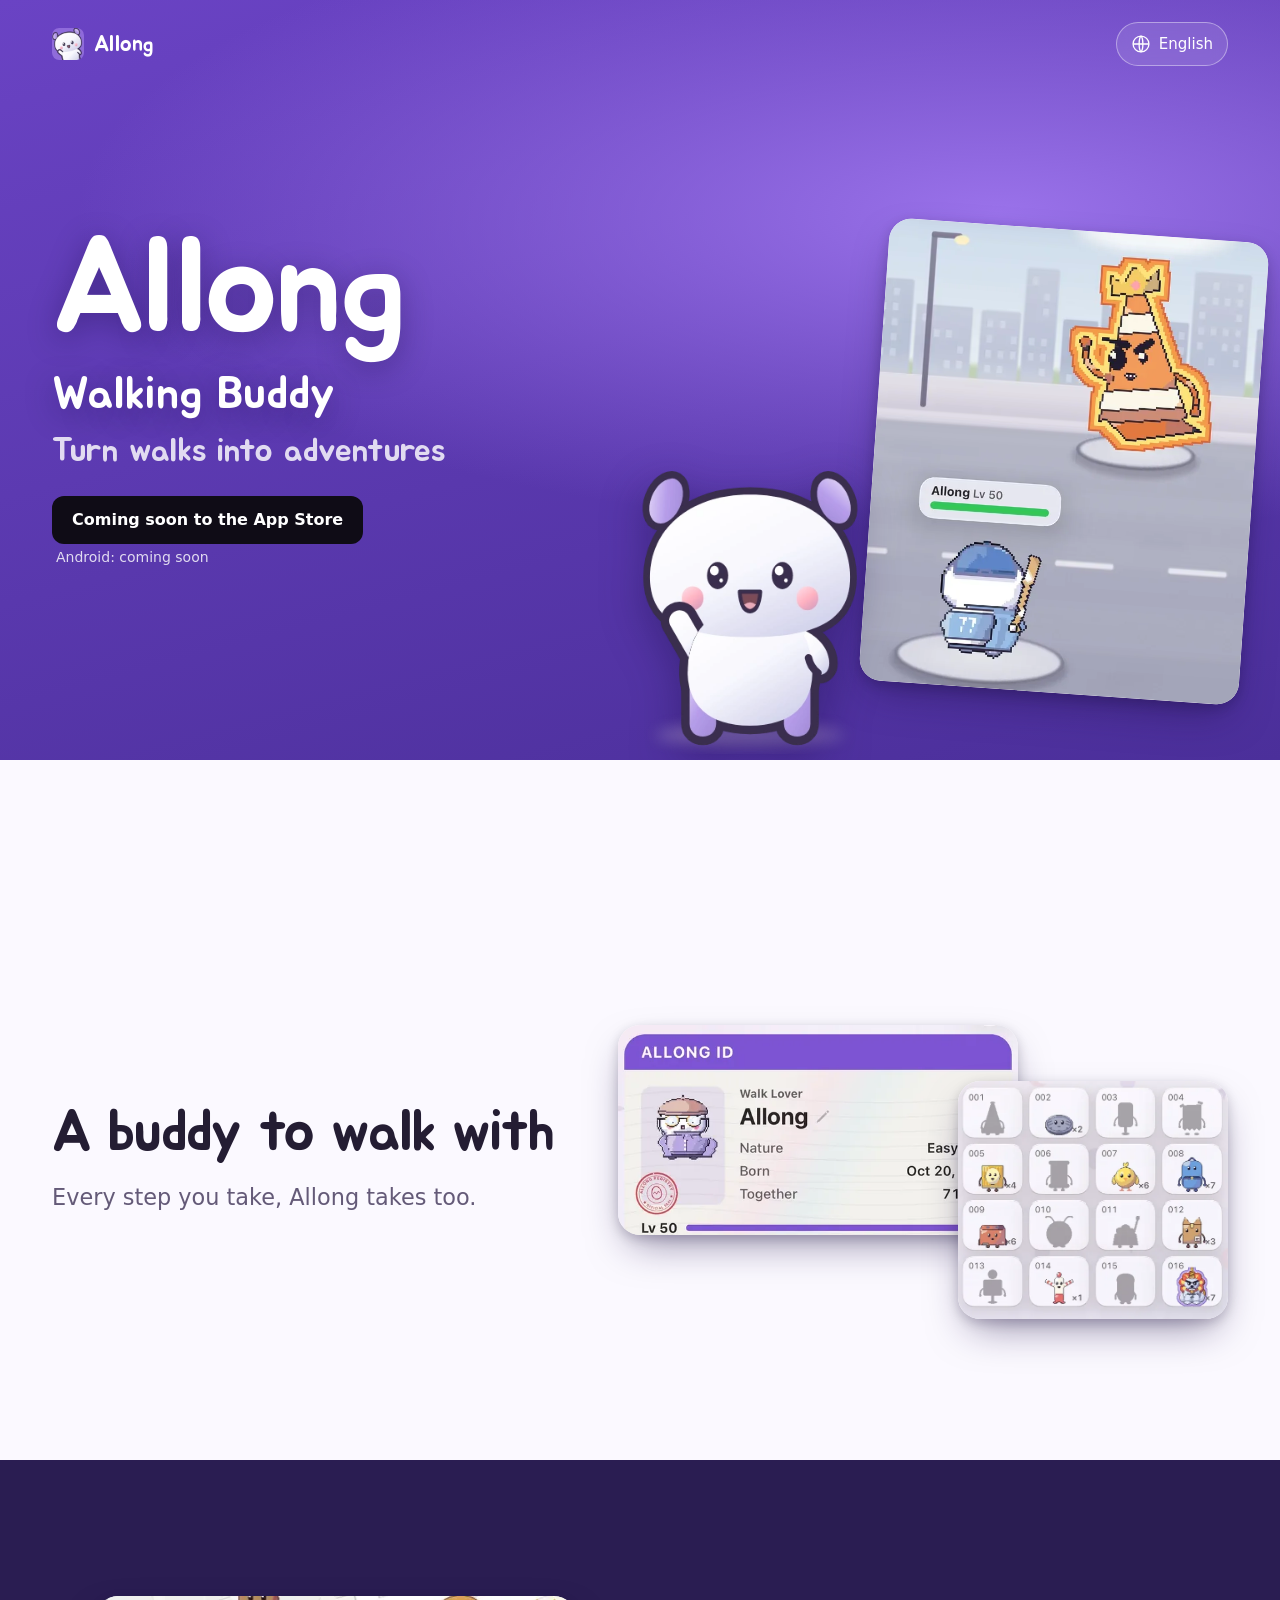
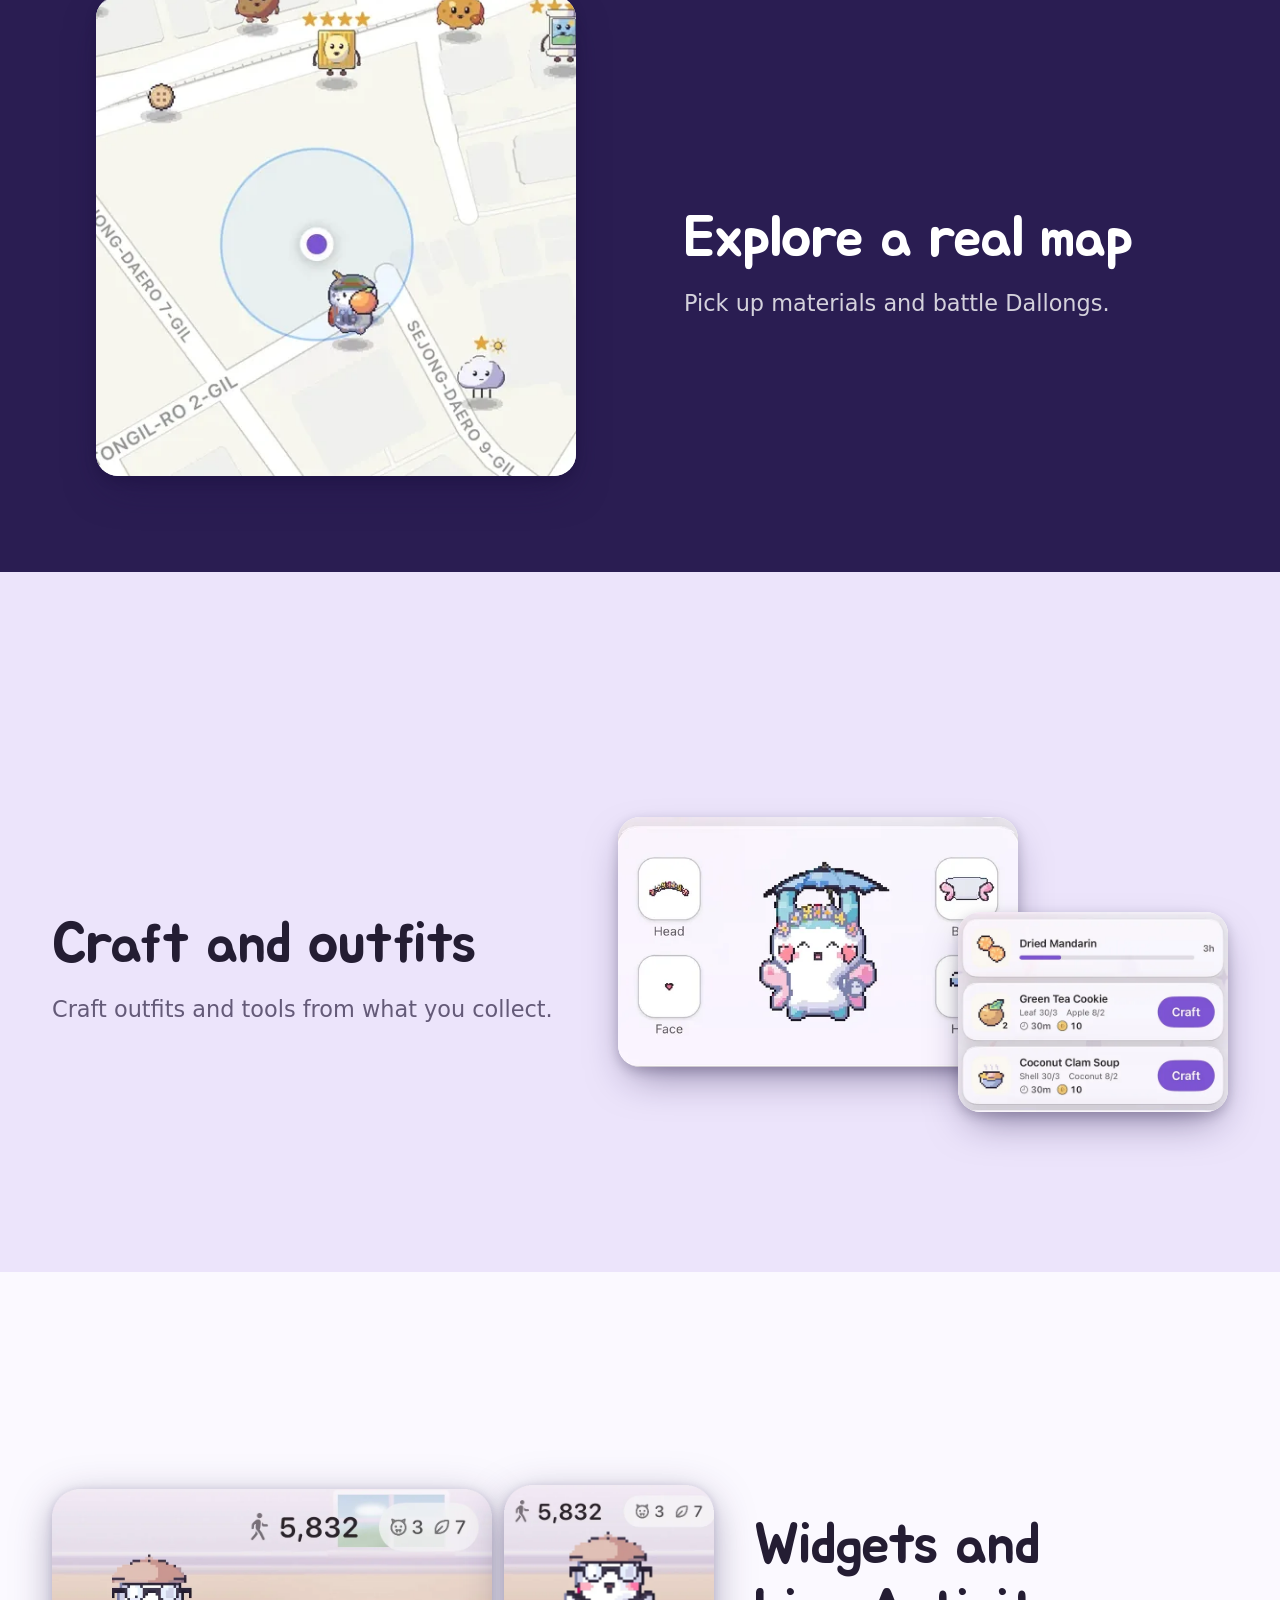
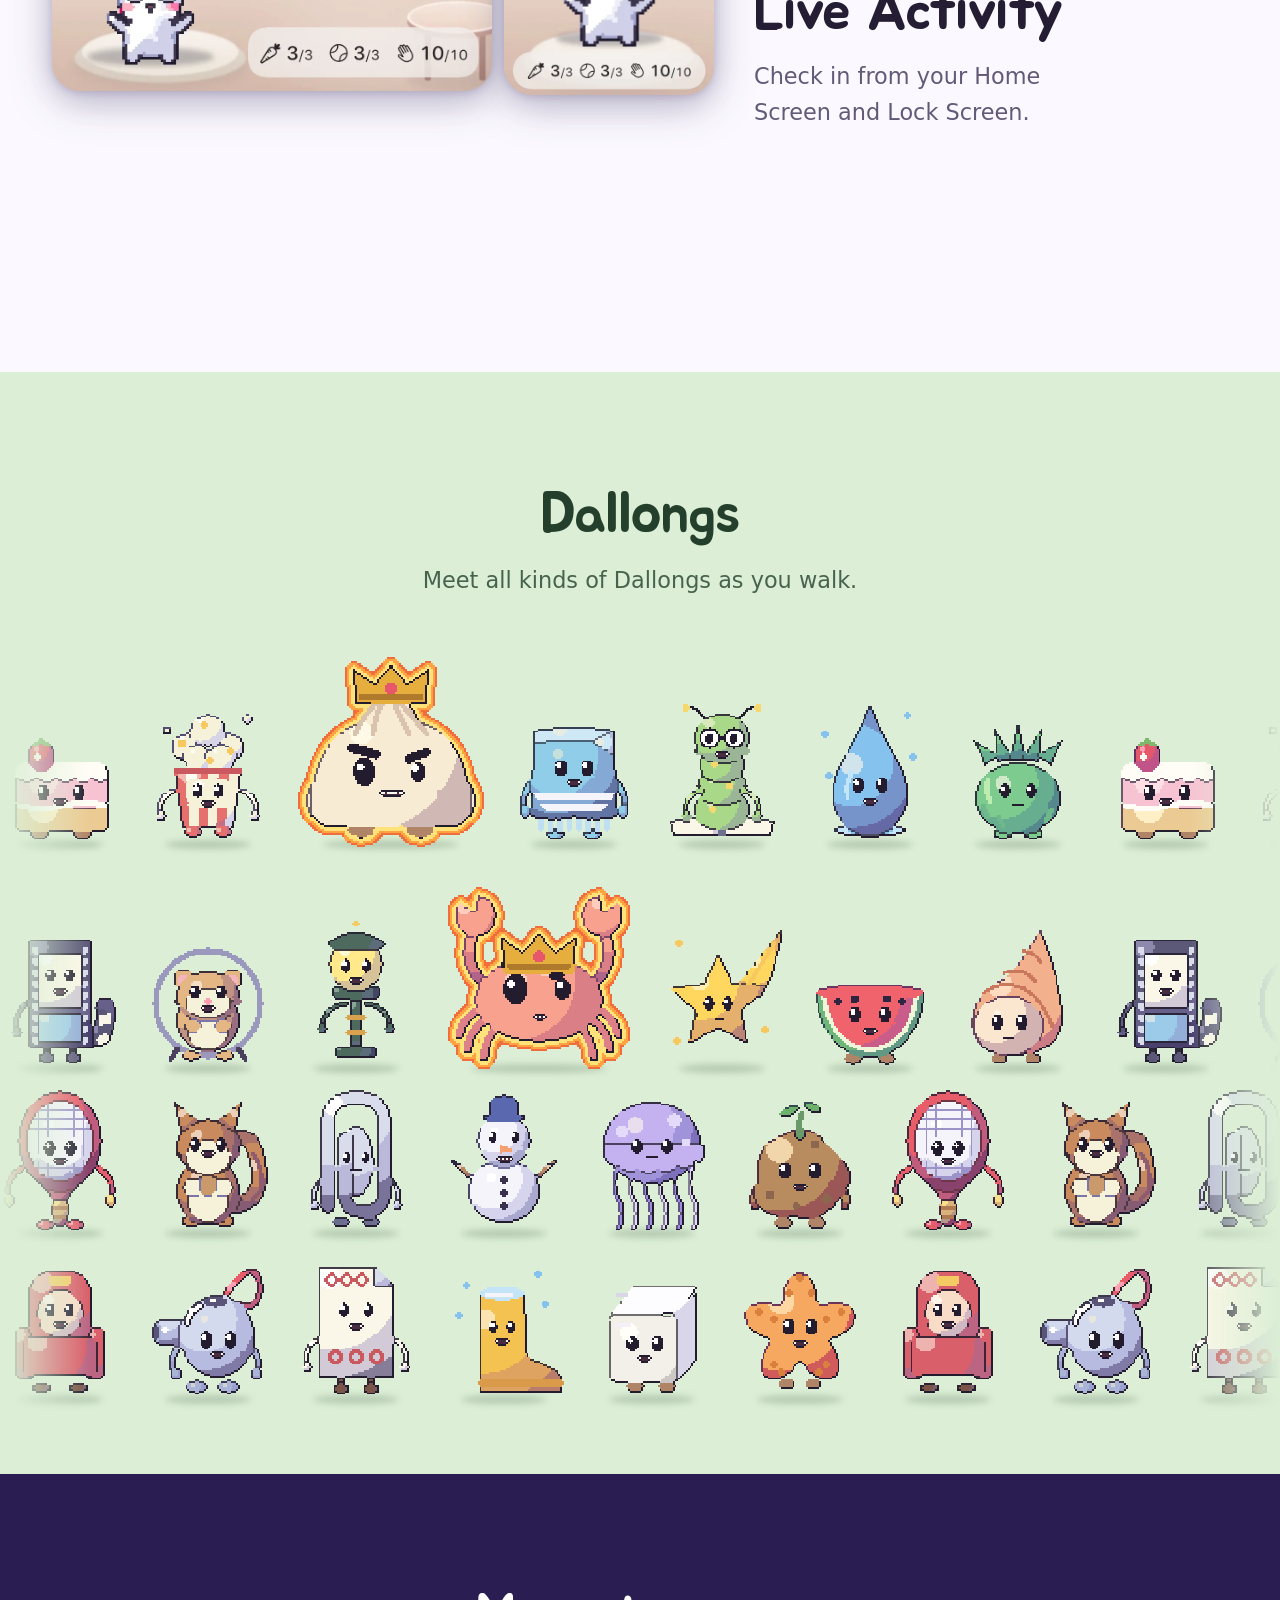
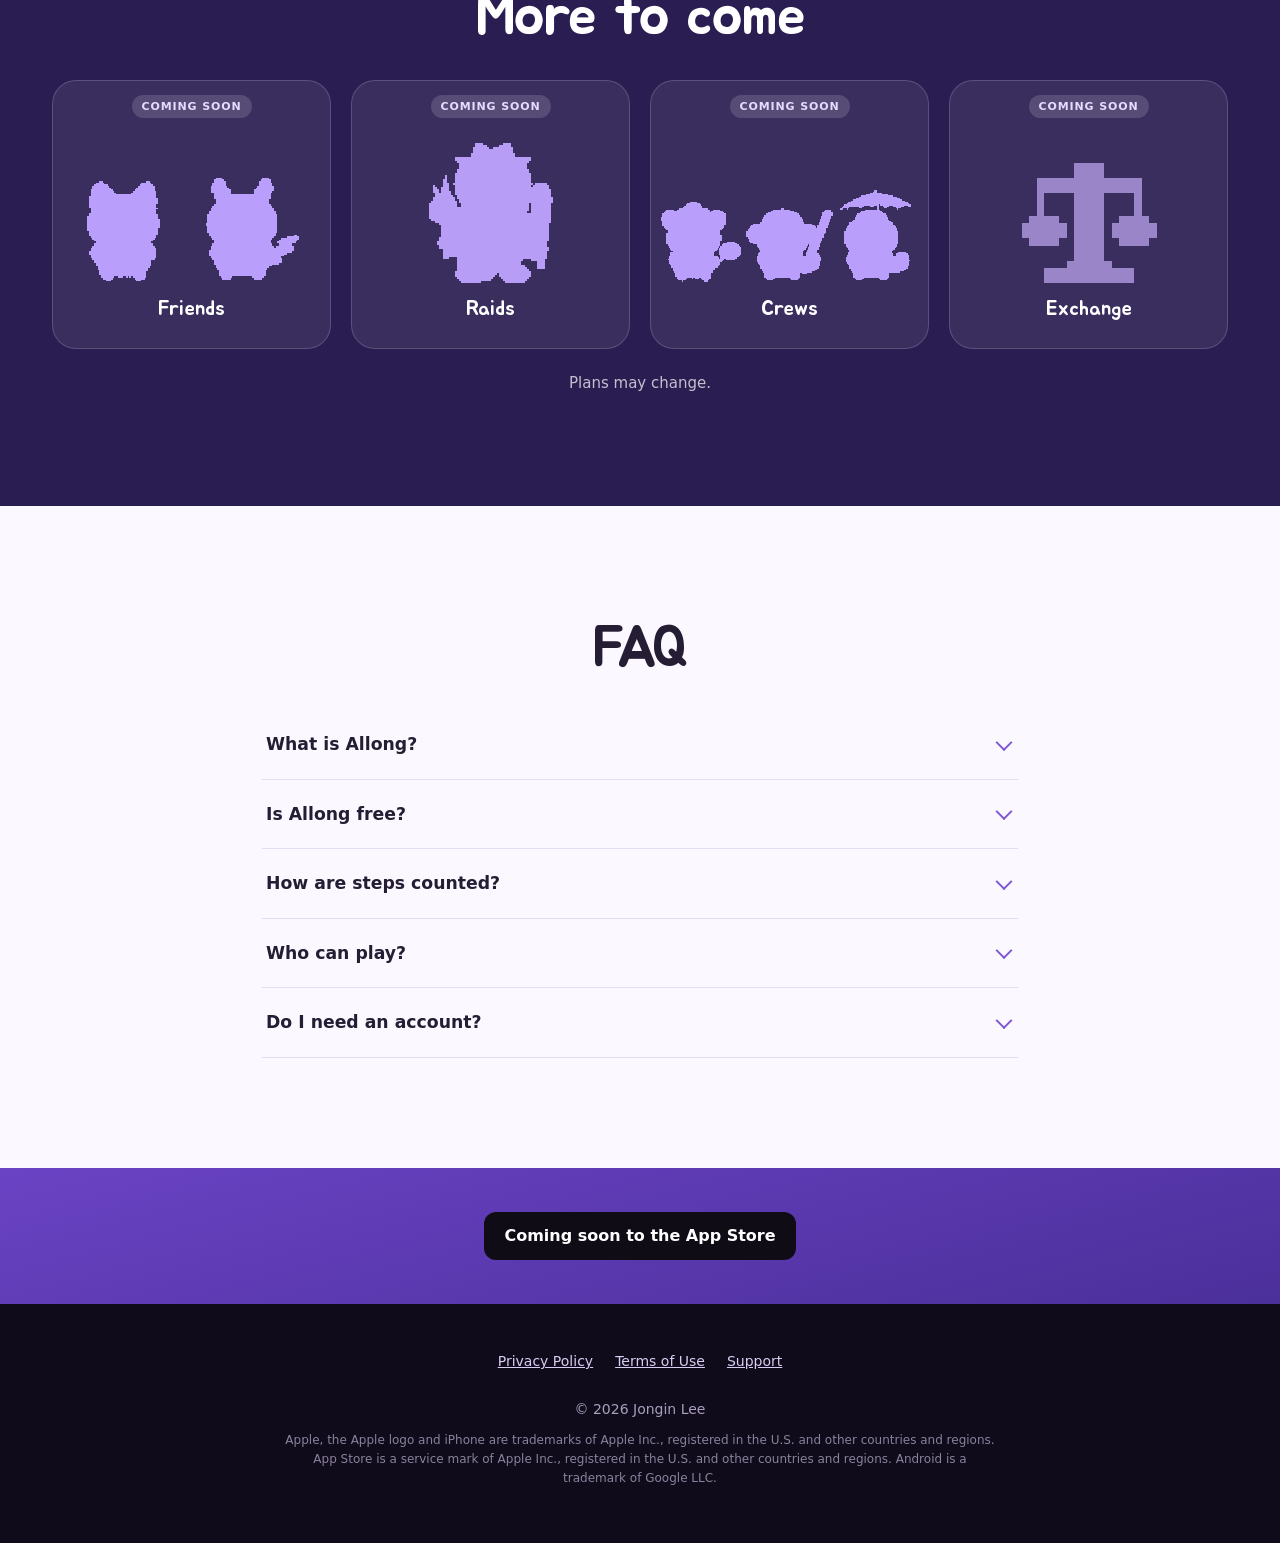
==== index.html @ 2a69b4c5 "출시 전 공개판 배포 (원본 allong-site 830eabc)" ====
<!doctype html>
<html lang="en">
<head>
<meta charset="utf-8">
<meta name="viewport" content="width=device-width,initial-scale=1,viewport-fit=cover">
<title>Allong: Walking Buddy</title>
<meta name="description" content="Allong is a free step counter and walking game for iPhone. Hatch an egg, walk together, explore a real map, craft outfits and see it in widgets. Ages 14+.">
<link rel="canonical" href="https://allong.my/">
<link rel="alternate" hreflang="en" href="https://allong.my/en/">
<link rel="alternate" hreflang="ko" href="https://allong.my/ko/">
<link rel="alternate" hreflang="ja" href="https://allong.my/ja/">
<link rel="alternate" hreflang="zh-Hans" href="https://allong.my/zh-hans/">
<link rel="alternate" hreflang="zh-Hant" href="https://allong.my/zh-hant/">
<link rel="alternate" hreflang="es" href="https://allong.my/es/">
<link rel="alternate" hreflang="pt-BR" href="https://allong.my/pt-br/">
<link rel="alternate" hreflang="de" href="https://allong.my/de/">
<link rel="alternate" hreflang="fr" href="https://allong.my/fr/">
<link rel="alternate" hreflang="it" href="https://allong.my/it/">
<link rel="alternate" hreflang="ru" href="https://allong.my/ru/">
<link rel="alternate" hreflang="tr" href="https://allong.my/tr/">
<link rel="alternate" hreflang="id" href="https://allong.my/id/">
<link rel="alternate" hreflang="vi" href="https://allong.my/vi/">
<link rel="alternate" hreflang="x-default" href="https://allong.my/">
<meta name="theme-color" content="#faf7ff" media="(prefers-color-scheme: light)">
<meta name="theme-color" content="#17131f" media="(prefers-color-scheme: dark)">
<meta name="color-scheme" content="light dark">
<link rel="icon" type="image/png" sizes="32x32" href="/favicon-32.png">
<link rel="icon" type="image/png" sizes="48x48" href="/favicon-48.png">
<link rel="apple-touch-icon" href="/apple-touch-icon.png">
<meta property="og:type" content="website">
<meta property="og:site_name" content="Allong">
<meta property="og:title" content="Allong: Walking Buddy">
<meta property="og:description" content="Hatch a tiny buddy and walk together. Free on iPhone.">
<meta property="og:url" content="https://allong.my/">
<meta property="og:image" content="https://allong.my/og.png">
<meta property="og:image:width" content="1200">
<meta property="og:image:height" content="630">
<meta name="twitter:card" content="summary_large_image">
<noscript><meta http-equiv="refresh" content="0;url=/en/"></noscript>
<script>(function(){try{if(/bot|crawl|spider|slurp|preview/i.test(navigator.userAgent))return;var s=null;try{s=localStorage.getItem("lang")}catch(x){}var ok={en:1,ko:1,ja:1,"zh-hans":1,"zh-hant":1,es:1,"pt-br":1,de:1,fr:1,it:1,ru:1,tr:1,id:1,vi:1};if(s&&ok[s]){location.replace("/"+s+"/");return}var m={ko:"ko",ja:"ja",es:"es",de:"de",fr:"fr",it:"it",ru:"ru",tr:"tr",id:"id",in:"id",vi:"vi",pt:"pt-br",zh:"zh-hans",en:"en"};var L=navigator.languages&&navigator.languages.length?navigator.languages:[navigator.language||"en"];for(var i=0;i<L.length;i++){var l=String(L[i]).toLowerCase(),p=l.split("-")[0],t=m[p];if(p==="zh"&&/^zh-(tw|hk|mo|hant)/.test(l))t="zh-hant";if(t){location.replace("/"+t+"/");return}}location.replace("/en/")}catch(e){}})();</script>
<link rel="stylesheet" href="/style.css">
</head>
<body class="picker">
<main id="main">
  <img src="/img/allong-face.webp" width="480" height="453" alt="" class="pk-allong">
  <h1>Allong</h1>
  <ul><li><a href="/en/" hreflang="en" lang="en" data-lang="en">English</a></li><li><a href="/ko/" hreflang="ko" lang="ko" data-lang="ko">한국어</a></li><li><a href="/ja/" hreflang="ja" lang="ja" data-lang="ja">日本語</a></li><li><a href="/zh-hans/" hreflang="zh-Hans" lang="zh-Hans" data-lang="zh-hans">简体中文</a></li><li><a href="/zh-hant/" hreflang="zh-Hant" lang="zh-Hant" data-lang="zh-hant">繁體中文</a></li><li><a href="/es/" hreflang="es" lang="es" data-lang="es">Español</a></li><li><a href="/pt-br/" hreflang="pt-BR" lang="pt-BR" data-lang="pt-br">Português</a></li><li><a href="/de/" hreflang="de" lang="de" data-lang="de">Deutsch</a></li><li><a href="/fr/" hreflang="fr" lang="fr" data-lang="fr">Français</a></li><li><a href="/it/" hreflang="it" lang="it" data-lang="it">Italiano</a></li><li><a href="/ru/" hreflang="ru" lang="ru" data-lang="ru">Русский</a></li><li><a href="/tr/" hreflang="tr" lang="tr" data-lang="tr">Türkçe</a></li><li><a href="/id/" hreflang="id" lang="id" data-lang="id">Bahasa Indonesia</a></li><li><a href="/vi/" hreflang="vi" lang="vi" data-lang="vi">Tiếng Việt</a></li></ul>
</main>
<script>(function(){document.addEventListener("click",function(e){var a=e.target.closest&&e.target.closest("a[data-lang]");if(a){try{localStorage.setItem("lang",a.getAttribute("data-lang"))}catch(x){}}})})();</script>
</body>
</html>
---- style.css ----
@font-face{font-family:Jua;src:url(/fonts/jua-subset.woff2) format('woff2');font-weight:400;font-style:normal;font-display:swap}
/* 제목 글꼴 Jua(OFL 1.1, 한글·기본 라틴만 있음): 로고·h1·받기 막대는 전 언어(Allong 라틴), h2·h3·한 줄 소개는 ko·en·id만 — 다른 언어는 글자가 Jua에 없어 한 줄 안에서 글꼴이 섞이므로 시스템 글꼴 */
.brand span,h1,.dock span,body:lang(ko) :is(h2,h3,.tagline),body:lang(en) :is(h2,h3,.tagline),body:lang(id) :is(h2,h3,.tagline){font-family:Jua,-apple-system,BlinkMacSystemFont,"Apple SD Gothic Neo",system-ui,sans-serif;font-weight:400;font-synthesis:none}
:root{--bg:#fbf9ff;--fg:#241d33;--sub:#645a78;--card:#fff;--line:#e6ddf5;--accent:#7e54d3;--tile:#efe8fb;
 --hero1:#9a72ea;--hero2:#6a43c4;--hero3:#4b2f9a;--on-d:#fff;--on-d-sub:rgba(255,255,255,.82);
 --b-a:#fbf9ff;--b-b:#2a1d52;--b-c:#ece4fb;--b-d:#fbf9ff;--b-w:#dcefd6;--b-s:#2a1d52;--b-f:#fbf9ff;--b-z:#7e54d3;
 --t-b:#fff;--t-b-sub:rgba(255,255,255,.8);--ph-sh:rgba(30,16,70,.5);--stage:rgba(255,255,255,.7);--w-fg:#24402c;--w-sub:#47634e}
@media (prefers-color-scheme:dark){:root{--bg:#14101c;--fg:#f2eefa;--sub:#a99fbd;--card:#221c2e;--line:#342c45;--accent:#b7a0ff;--tile:#2b2440;
 --hero1:#5b3cb0;--hero2:#3b2580;--hero3:#1f1448;--b-a:#14101c;--b-b:#0d0a18;--b-c:#1d1730;--b-d:#14101c;--b-w:#17251d;--b-s:#0d0a18;--b-f:#14101c;--b-z:#3b2580;
 --ph-sh:rgba(0,0,0,.7);--stage:rgba(255,255,255,.07);--w-fg:#e4f3e6;--w-sub:#a6c2ac}}
*{box-sizing:border-box}
html{-webkit-text-size-adjust:100%;scroll-behavior:smooth}
body{margin:0;background:var(--bg);color:var(--fg);font:17px/1.65 -apple-system,BlinkMacSystemFont,"SF Pro Text","Apple SD Gothic Neo","Noto Sans KR",system-ui,sans-serif;word-break:normal;overflow-wrap:break-word;hyphens:manual;overflow-x:hidden}
body:lang(ko){word-break:keep-all;letter-spacing:-.01em;line-height:1.7}
body:lang(ja){font-family:-apple-system,BlinkMacSystemFont,"Hiragino Sans","Hiragino Kaku Gothic ProN","Yu Gothic","Noto Sans JP",system-ui,sans-serif;line-break:strict;line-height:1.75}
body:lang(zh-Hans){font-family:-apple-system,BlinkMacSystemFont,"PingFang SC","Hiragino Sans GB","Microsoft YaHei","Noto Sans SC",system-ui,sans-serif;line-break:strict;line-height:1.75}
body:lang(zh-Hant){font-family:-apple-system,BlinkMacSystemFont,"PingFang TC","Microsoft JhengHei","Noto Sans TC",system-ui,sans-serif;line-break:strict;line-height:1.75}
img{max-width:100%;height:auto}
a{color:var(--accent)}
.px{image-rendering:pixelated;image-rendering:-moz-crisp-edges}
.skip{position:absolute;left:-999px}.skip:focus{left:8px;top:8px;background:var(--card);padding:8px 12px;border-radius:8px;z-index:99}
h2{font-size:clamp(2rem,8vw,3.6rem);line-height:1.15;margin:0 0 14px;letter-spacing:-.02em;text-wrap:balance}
h3{font-size:1.25rem;line-height:1.3;margin:0 0 6px}

/* 머리글: 첫 화면 위에 얹음 */
.top{position:absolute;z-index:10;left:0;right:0;max-width:1240px;margin:0 auto;padding:14px 20px;display:flex;justify-content:space-between;align-items:center}
.brand{display:flex;align-items:center;gap:10px;color:#fff;text-decoration:none;font-size:22px}
.brand img{border-radius:22.37%}
.langmenu{position:relative}
.langmenu summary{list-style:none;cursor:pointer;display:inline-flex;align-items:center;gap:8px;min-height:44px;padding:8px 14px;border:1px solid rgba(255,255,255,.4);border-radius:999px;color:#fff;font-size:15px;font-weight:500;background:rgba(255,255,255,.1);-webkit-backdrop-filter:blur(8px);backdrop-filter:blur(8px)}
.langmenu summary::-webkit-details-marker{display:none}
.langmenu ul{position:absolute;right:0;top:calc(100% + 6px);z-index:20;margin:0;padding:6px;list-style:none;background:var(--card);border:1px solid var(--line);border-radius:16px;box-shadow:0 12px 32px rgba(40,30,70,.28);min-width:200px;max-height:min(70vh,520px);overflow:auto}
.langmenu li a{display:flex;align-items:center;min-height:44px;padding:8px 14px;border-radius:10px;color:var(--fg);text-decoration:none;font-size:16px}
.langmenu li a:hover{background:var(--tile)}
.langmenu li a[aria-current]{font-weight:700;color:var(--accent)}
.globe{flex:none}

/* 폰 틀: CSS만. --pw = 폰 너비 */
.phone{--pw:260px;position:relative;width:var(--pw);aspect-ratio:640/1388;flex:none;border-radius:calc(var(--pw)*.15);padding:calc(var(--pw)*.034);background:#0f0c16;
 box-shadow:inset 0 0 0 calc(var(--pw)*.006) #3d3550,0 calc(var(--pw)*.16) calc(var(--pw)*.28) calc(var(--pw)*-.06) var(--ph-sh),0 calc(var(--pw)*.04) calc(var(--pw)*.08) rgba(10,5,30,.28)}
.phone img{display:block;width:100%;height:100%;border-radius:calc(var(--pw)*.118);object-fit:cover}
.phone picture{display:block;width:100%;height:100%}
.phone::after{content:"";position:absolute;left:50%;top:calc(var(--pw)*.081);width:calc(var(--pw)*.3);height:calc(var(--pw)*.074);transform:translateX(-50%);background:#08060d;border-radius:99px}

/* 첫 화면 */
.hero{position:relative;overflow:hidden;color:var(--on-d);background:radial-gradient(120% 70% at 78% 28%,var(--hero1) 0,transparent 60%),linear-gradient(165deg,var(--hero2),var(--hero3))}
.hero-in{max-width:1240px;margin:0 auto;padding:86px 20px 0;display:flex;flex-direction:column;align-items:center;text-align:center}
.face{order:-1;width:min(52vw,214px);height:auto;position:relative;z-index:3;margin:0 0 18px;filter:drop-shadow(0 14px 22px rgba(20,8,60,.35))}
h1{font-size:clamp(4rem,19vw,8.5rem);line-height:1;margin:0;letter-spacing:-.02em;text-shadow:0 6px 30px rgba(20,8,60,.35)}
.tagline{font-size:clamp(1.4rem,6vw,2.1rem);margin:8px 0 22px;color:var(--on-d-sub);line-height:1.3}
.hero-text{display:flex;flex-direction:column;align-items:center;position:relative;z-index:2}
.stores{display:flex;flex-direction:column;align-items:center;gap:4px}
.badge{display:inline-block;line-height:0;padding:4px;border-radius:12px}
.badge img{height:52px;width:auto}
.note{font-size:14px;line-height:1.4;color:var(--on-d-sub);padding:0 4px}
.getrow{display:flex;align-items:center;justify-content:center;gap:22px}
.qr{display:none;margin:0;text-align:center;font-size:13px;color:var(--on-d-sub)}
.qr img{display:block;width:112px;height:112px;border-radius:12px;margin:0 auto 4px;background:#fff;padding:6px}
:root[data-os=android] .stores .note{order:-1;font-weight:600;color:#fff}
.hero-ph{position:relative;margin-top:26px;height:420px;width:100%;display:flex;justify-content:center;align-items:flex-start}
.hero-ph .phone{--pw:276px;position:absolute;top:0}
.hero-ph .p1{z-index:2;left:50%;margin-left:-160px}
.hero-ph .p2{--pw:240px;left:50%;margin-left:30px;top:40px;transform:rotate(7deg);transform-origin:50% 100%;filter:saturate(.95)}
.hero-ph .phone{box-shadow:inset 0 0 0 calc(var(--pw)*.006) #3d3550,0 calc(var(--pw)*.1) calc(var(--pw)*.2) rgba(10,4,40,.5)}

/* 기능 구간: 색면 + 큰 폰 */
.feat{overflow:hidden}
.feat-in{max-width:1240px;margin:0 auto;padding:64px 20px 0;display:flex;flex-direction:column;gap:32px;align-items:center;text-align:center}
.feat-txt{position:relative;max-width:34rem}
.feat-txt p{font-size:clamp(1.05rem,4.4vw,1.4rem);margin:0;color:var(--sub);line-height:1.6}
.feat-ph{position:relative;display:flex;justify-content:center;gap:16px;height:350px;width:100%;align-items:flex-start}
.feat-ph .phone{--pw:168px}
.feat-ph .p2{margin-top:44px}
.spr{height:auto}
.feat-txt .spr{display:block;width:112px;margin:22px auto 0}
.feat.a{background:var(--b-a)}
.feat.b{background:var(--b-b);color:var(--t-b)}.feat.b p{color:var(--t-b-sub)}
.feat.c{background:var(--b-c)}
.feat.d{background:var(--b-d)}

/* 달롱: 여러 줄로 흐르는 무리 */
.world{background:var(--b-w);color:var(--w-fg);overflow:hidden}
.band-in{max-width:1240px;margin:0 auto;padding:80px 20px}
.world .band-in{text-align:center;padding-bottom:36px}
.lead{font-size:clamp(1.05rem,4.4vw,1.4rem);margin:0 auto;color:var(--w-sub);max-width:34rem}
.crowd{display:grid;gap:6px;padding:0 0 72px;-webkit-mask-image:linear-gradient(90deg,transparent,#000 7%,#000 93%,transparent);mask-image:linear-gradient(90deg,transparent,#000 7%,#000 93%,transparent)}
.row{list-style:none;margin:0;padding:0;display:flex;align-items:flex-end;width:max-content;animation:flow 90s linear infinite}
.row.r1{animation-direction:reverse;animation-duration:110s}
.row.r2{animation-duration:80s}
.row.r3{animation-direction:reverse;animation-duration:100s}
.dl{flex:none;margin-right:14px;position:relative}
.dl img{display:block;width:76px;height:auto}
.dl.boss img{width:124px}
.dl::after{content:"";position:absolute;left:14%;right:14%;bottom:-2px;height:9px;border-radius:50%;background:rgba(30,60,40,.2);filter:blur(3px);z-index:-1}
@keyframes flow{to{transform:translateX(-50%)}}
@media (prefers-reduced-motion:reduce){.row{animation:none}.crowd{overflow-x:auto;-webkit-mask-image:none;mask-image:none}}

/* 곧 만나요 */
.soon{background:var(--b-s);color:#fff}
.soon .band-in{text-align:center}
.soon-l{list-style:none;margin:30px 0 0;padding:0;display:grid;grid-template-columns:1fr 1fr;gap:12px}
.soon-i{position:relative;background:rgba(255,255,255,.08);border:1px solid rgba(255,255,255,.16);border-radius:24px;padding:46px 10px 20px}
.soon-i h3{font-size:1.3rem;margin:12px 0 0}
.cs{position:absolute;top:14px;left:50%;transform:translateX(-50%);white-space:nowrap;font-size:11px;font-weight:700;letter-spacing:.08em;text-transform:uppercase;line-height:1;padding:6px 10px;border-radius:99px;background:rgba(255,255,255,.14);color:#e6dcff}
.silbox{display:flex;justify-content:center;align-items:flex-end;gap:4px;height:84px}
.sil{height:72px;width:auto;filter:brightness(1.18) saturate(1.15)}
.sil.big{height:84px}
.sil.al{height:76px}.sil.al.crew{height:96px;margin:0 2px}
.soon-i.crewc,.soon-i:nth-child(4){grid-column:1/-1}
.soon-i.crewc .silbox{height:100px}
.sil.sx{height:74px;filter:none}
.plans{margin:22px 0 0;color:rgba(255,255,255,.72);font-size:15px}

/* FAQ */
.faq{background:var(--b-f)}
.faq .band-in{max-width:820px}
.faq h2{text-align:center;margin-bottom:28px}
.faq details{border-bottom:1px solid var(--line)}
.faq summary{cursor:pointer;list-style:none;padding:20px 40px 20px 4px;font-weight:700;font-size:1.08rem;position:relative}
.faq summary::-webkit-details-marker{display:none}
.faq summary::after{content:"";position:absolute;right:8px;top:50%;width:10px;height:10px;border-right:2.4px solid var(--accent);border-bottom:2.4px solid var(--accent);transform:translateY(-70%) rotate(45deg);transition:transform .2s}
.faq details[open] summary::after{transform:translateY(-30%) rotate(-135deg)}
.faq details p{margin:0;padding:0 4px 22px;color:var(--sub)}

/* 맨 아래 받기: 모바일은 따라오는 받기 막대(.dock)가 있어 없음, PC는 배지+QR만 작게 */
.final{display:none}
.facts{display:none}
footer{background:#0f0b1a;color:#a99fbd;padding:36px 20px calc(44px + 64px);text-align:center;font-size:14px}
footer nav{display:flex;flex-wrap:wrap;justify-content:center;gap:6px 22px;margin-bottom:14px}
footer a{color:#d9ccf5;min-height:44px;display:inline-flex;align-items:center}
footer p{margin:0 auto 10px;max-width:720px}
footer .legal{font-size:12px;line-height:1.6;opacity:.8}
footer small{opacity:.7}

/* 언어 선택 입구(/) */
body.picker{background:linear-gradient(165deg,var(--hero2),var(--hero3));color:#fff;min-height:100vh}
body.picker main{max-width:640px;margin:0 auto;padding:48px 20px;text-align:center}
.pk-allong{width:150px;height:auto}
body.picker h1{font-size:3.4rem}
body.picker ul{list-style:none;padding:0;margin:24px 0 0;display:grid;grid-template-columns:repeat(auto-fill,minmax(140px,1fr));gap:10px}
body.picker a{display:flex;justify-content:center;align-items:center;min-height:48px;border:1px solid rgba(255,255,255,.35);border-radius:14px;color:#fff;text-decoration:none;background:rgba(255,255,255,.08)}

/* PC */
@media (min-width:900px){
 .top{padding:22px 32px}
 .hero-in{display:grid;grid-template-columns:1fr 1fr;align-items:center;text-align:left;padding:120px 32px 0;min-height:760px}
 .hero-text{align-items:flex-start;padding-bottom:90px}
 .stores{align-items:flex-start}
 .qr{display:block}
 .hero-ph{grid-area:1/2;margin:0;height:700px;align-self:end}
 .hero-ph .phone{--pw:320px}
 .hero-ph .p1{margin-left:-120px}
 .hero-ph .p2{--pw:290px;margin-left:80px;top:60px}
 .hero-text{grid-area:1/1}
 .face{grid-area:1/2;order:0;align-self:end;justify-self:start;width:400px;margin:0 0 6px -90px;z-index:4}
  .feat-in{display:grid;grid-template-columns:1fr 1fr;gap:40px;align-items:center;text-align:left;padding:96px 32px 0;min-height:700px}
 .feat-txt .spr{margin:28px 0 0}
 .feat-ph{height:620px;gap:32px;align-self:end}
 .feat-ph .phone{--pw:300px}
 .feat-ph .p2{margin-top:96px}
 .feat.b .feat-in,.feat.d .feat-in{direction:rtl}
 .feat.b .feat-in>*,.feat.d .feat-in>*{direction:ltr}
 .band-in{padding:110px 32px}
 .dl img{width:120px}
 .dl.boss img{width:190px}
 .dl{margin-right:28px}
 .crowd{gap:12px}
 .sil.al{height:122px}.sil.al.crew{height:94px;margin:0 -2px}
 .soon-i.crewc,.soon-i:nth-child(4){grid-column:auto}
 .soon-i.crewc .silbox{height:140px}
 .soon-l{grid-template-columns:repeat(4,1fr);gap:20px}
 .silbox{height:140px;margin-top:6px}.sil{height:116px}.sil.big{height:140px}.sil.sx{height:120px}
 .soon-i{padding:56px 14px 26px}
}
@media (prefers-reduced-motion:no-preference){.phone{transition:transform .4s}}

/* 아래 고정 받기 막대(첫 화면과 맨 아래 부름이 안 보일 때만, 모바일) */
.dock{position:fixed;left:0;right:0;bottom:0;z-index:30;display:flex;align-items:center;gap:10px;padding:8px 16px calc(8px + env(safe-area-inset-bottom));background:rgba(20,12,40,.82);-webkit-backdrop-filter:blur(16px);backdrop-filter:blur(16px);color:#fff;transform:translateY(110%);transition:transform .3s}
.dock.on{transform:none}
.dock img{border-radius:22.37%}
.dock span{flex:1;font-size:20px}
.dock .badge{padding:0}.dock .badge img{height:38px;border-radius:0}
@media (min-width:900px){footer{padding-bottom:44px}.dock{display:none}.final{display:block;background:linear-gradient(165deg,var(--hero2),var(--hero3));color:#fff}.final .band-in{padding:44px 32px;display:flex;justify-content:center}.final .getrow{gap:28px}}

h1 .h1b{display:block;font-size:.34em;line-height:1.2;margin-top:.18em;letter-spacing:0}

/* 줄바꿈: 짧은 글은 균형, 긴 글은 마지막 줄에 한두 글자만 남지 않게 */
h1,h2,h3,.tagline,.lead,.feat-txt p,.soon-i h3,.plans,.note{text-wrap:balance}
.faq summary,.faq details p,footer p,footer .legal{text-wrap:pretty}
.cs{white-space:nowrap}
@media (max-width:380px){.cs{font-size:10px;letter-spacing:.03em;padding:6px 8px}.soon-i{padding:44px 6px 18px}.sil.al{height:64px}.sil.al.crew{height:80px}.soon-i h3{font-size:1.15rem}}


/* 위젯 구간: 위젯만 크기별로 겹쳐 띄움(배경화면·잠금 화면 없음) */
.feat.d .feat-in{padding-bottom:64px}
.feat.d .feat-ph{height:auto}
.wgs{position:relative;width:min(100%,360px);aspect-ratio:360/468;margin:0 auto}
.wg{position:absolute;display:block}
.wg img{display:block;width:100%;height:auto;filter:drop-shadow(0 10px 20px rgba(30,16,70,.28)) drop-shadow(0 2px 4px rgba(30,16,70,.18))}
.w-l{left:0;top:0;width:53%}.w-s{left:59%;top:2%;width:34%}.w-m{left:22%;top:41.5%;width:70%}.w-k{left:4%;top:70%;width:84%}
@media (min-width:900px){.feat.d .feat-in{padding-bottom:96px}.feat.d .feat-ph{height:auto;align-self:center}.wgs{width:560px}}
/* 출시 전 공개판(--teaser): 앱 화면 대신 가린 폰 + 달롱 */
.zoom{position:relative;flex:none;width:var(--zw,230px);border-radius:22px;overflow:hidden;background:#fff;box-shadow:0 18px 40px -12px var(--ph-sh),0 4px 12px rgba(10,5,30,.18)}
.zoom img{display:block;width:100%;height:auto}
.zoom picture{display:block}
.feat-ph:has(.zoom){height:auto;padding-bottom:64px;align-items:center;gap:0}
.feat-ph .zoom.p1{--zw:min(56vw,250px)}.feat-ph .zoom.p2{--zw:min(40vw,180px);margin:56px 0 0 -28px}
.hero-ph:has(.zoom){height:360px}
.hero-ph .zoom{position:absolute;top:0}
.hero-ph .zoom.p1{--zw:250px;z-index:2;left:50%;margin-left:-170px;top:30px}
.hero-ph .zoom.p2{--zw:200px;left:50%;margin-left:20px;transform:rotate(6deg)}
.hero-ph .zoom.solo{--zw:min(64vw,260px);margin-left:calc(var(--zw)/-2);top:0;transform:rotate(4deg)}
.feat.b .zoom.p1{--zw:min(78vw,320px)}
.wgs.zw{position:static;aspect-ratio:auto;width:100%;display:flex;gap:12px;align-items:center;justify-content:center;height:auto;padding-bottom:64px}
.wgs.zw .wg{position:static;transform:none}
.wgs.zw .w-m{width:min(56vw,300px)}.wgs.zw .w-s{width:min(28vw,150px)}
.wgs.zw img{width:100%;height:auto;display:block}
@media (min-width:900px){
 .feat-ph:has(.zoom){align-self:center;padding:40px 0 96px}
 .feat-ph .zoom.p1{--zw:400px}.feat-ph .zoom.p2{--zw:270px;margin-top:140px;margin-left:-60px}
 .hero-ph:has(.zoom){height:640px}
 .hero-ph .zoom.p1{--zw:400px;margin-left:-150px;top:120px}
 .hero-ph .zoom.p2{--zw:300px;margin-left:110px;top:40px}
 .hero-ph .zoom.solo{--zw:380px;margin-left:-60px;top:110px}
 .feat.b .zoom.p1{--zw:480px}
 .wgs.zw .w-m{width:440px}.wgs.zw .w-s{width:210px}
}
.soonstore{display:inline-flex;align-items:center;min-height:48px;padding:0 20px;border-radius:12px;background:#0f0c16;color:#fff;font-weight:700;font-size:16px;white-space:nowrap}
@media (prefers-color-scheme:dark){.soonstore{background:#fff;color:#0f0c16}}
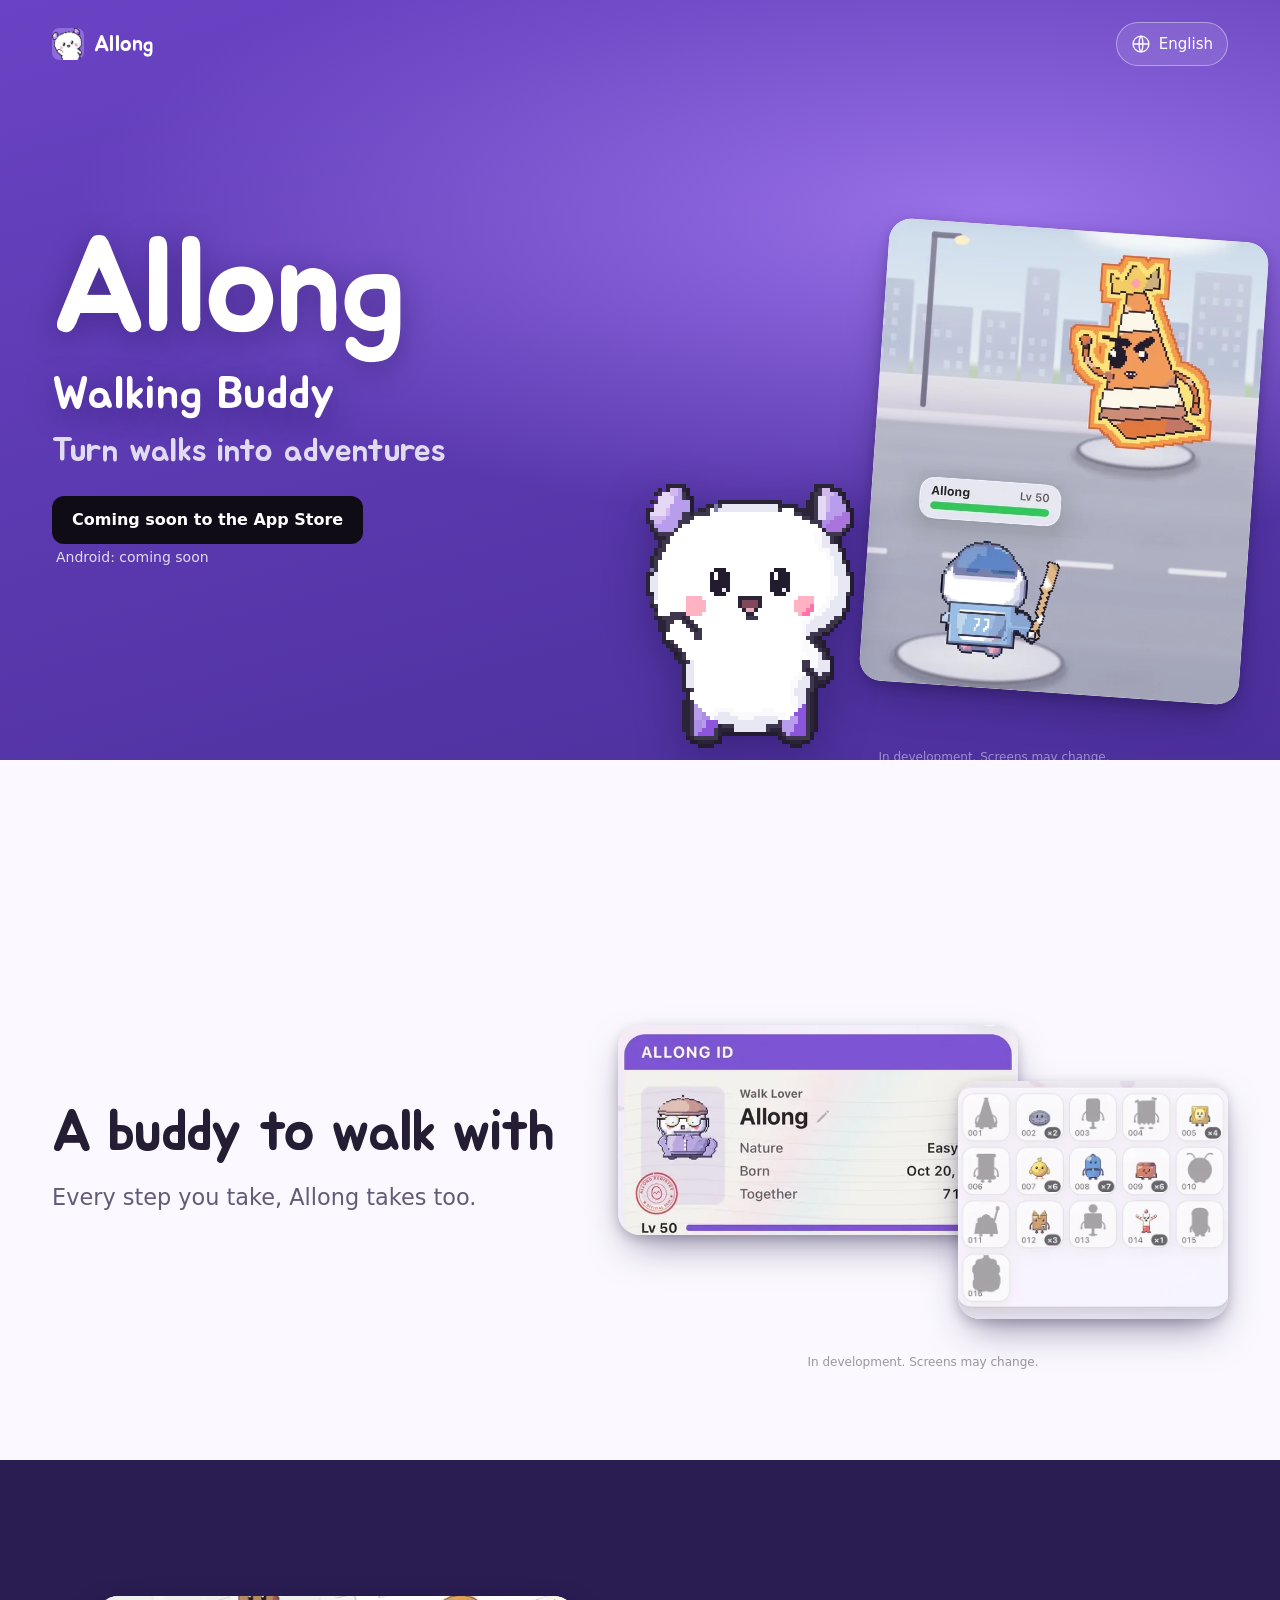
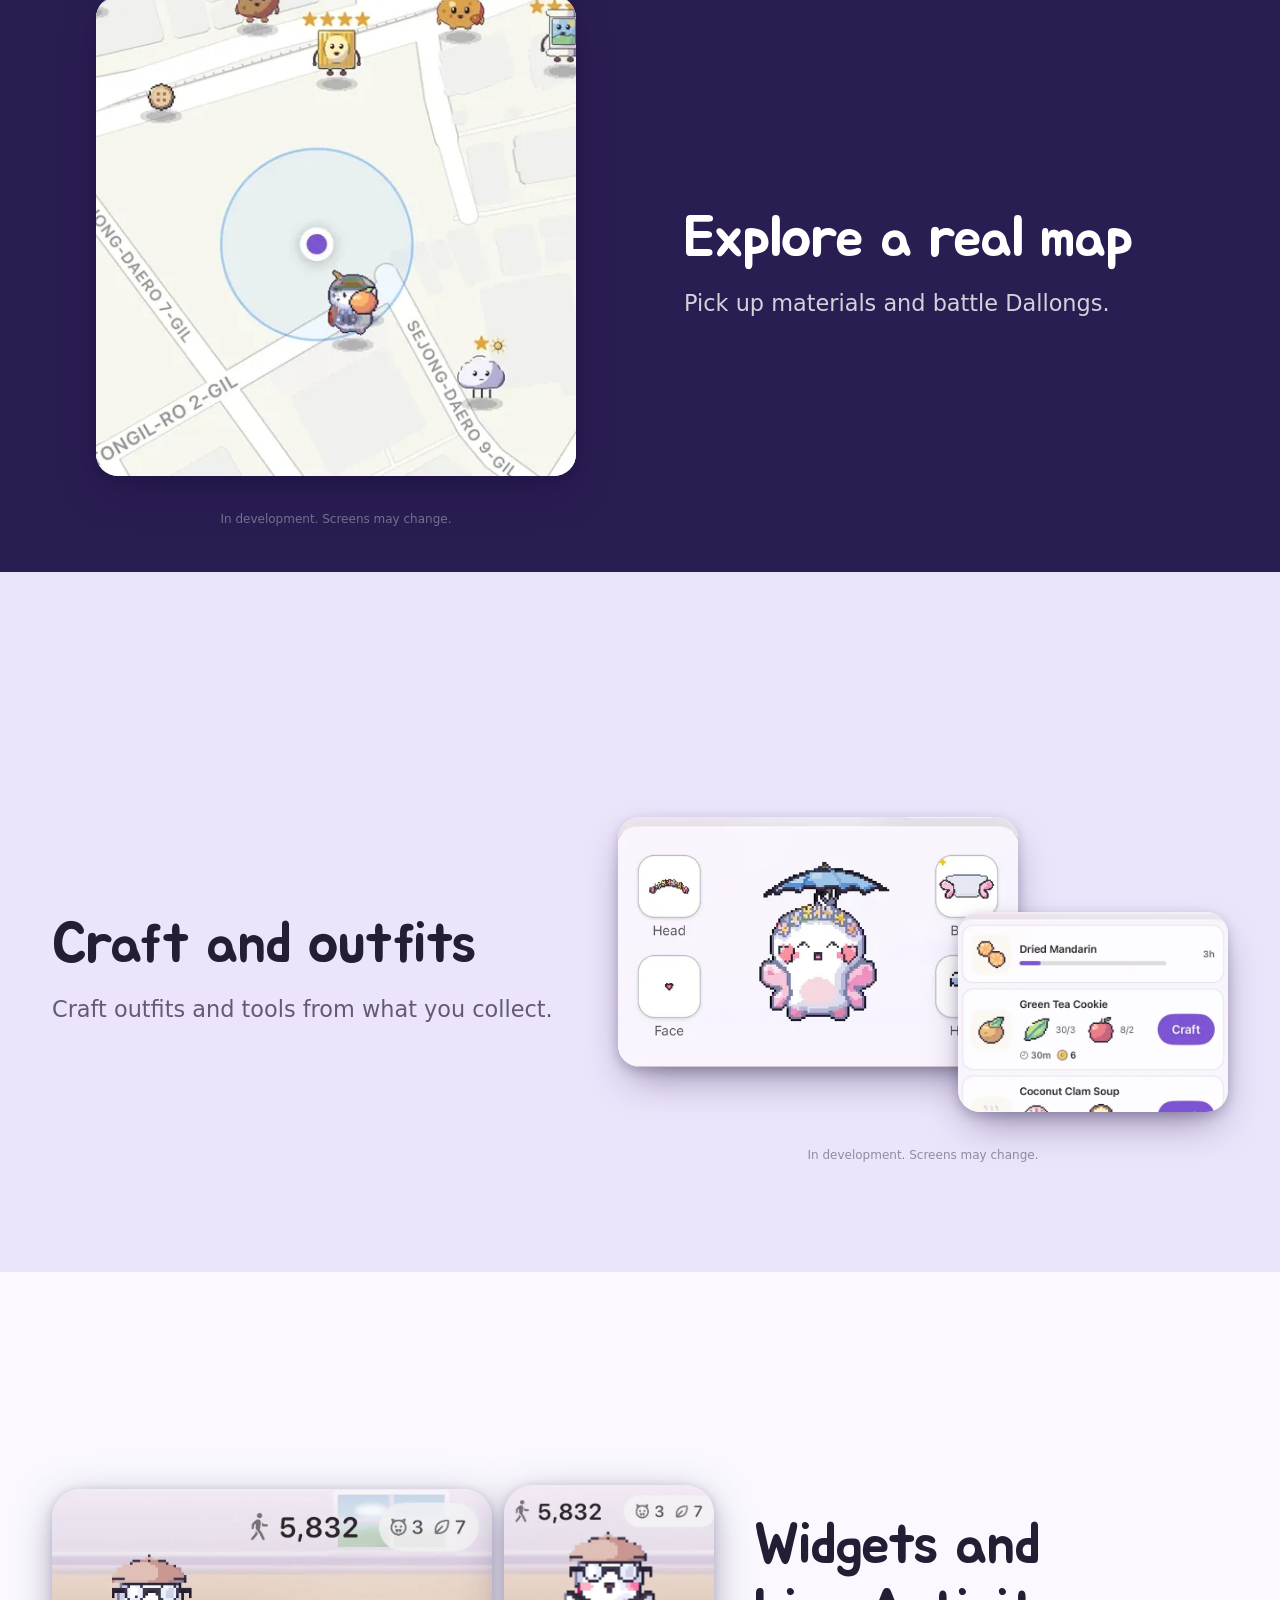
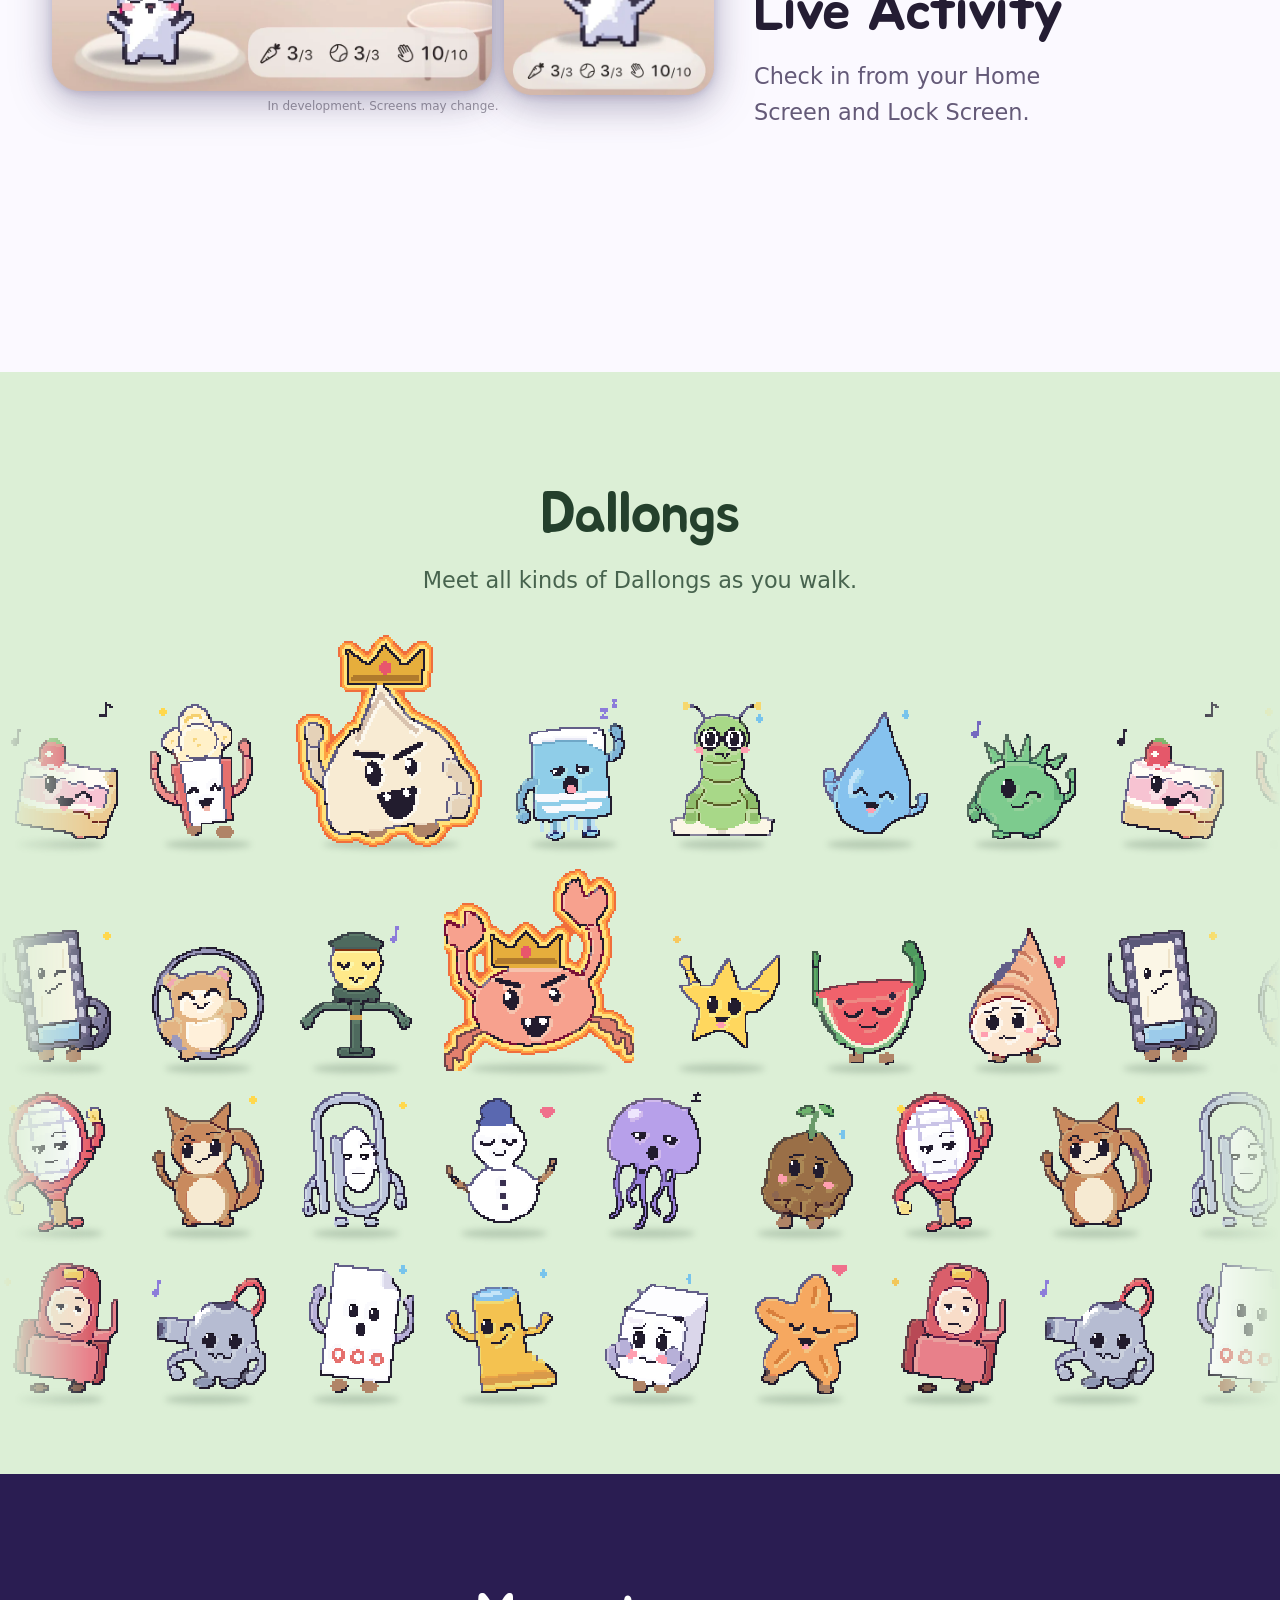
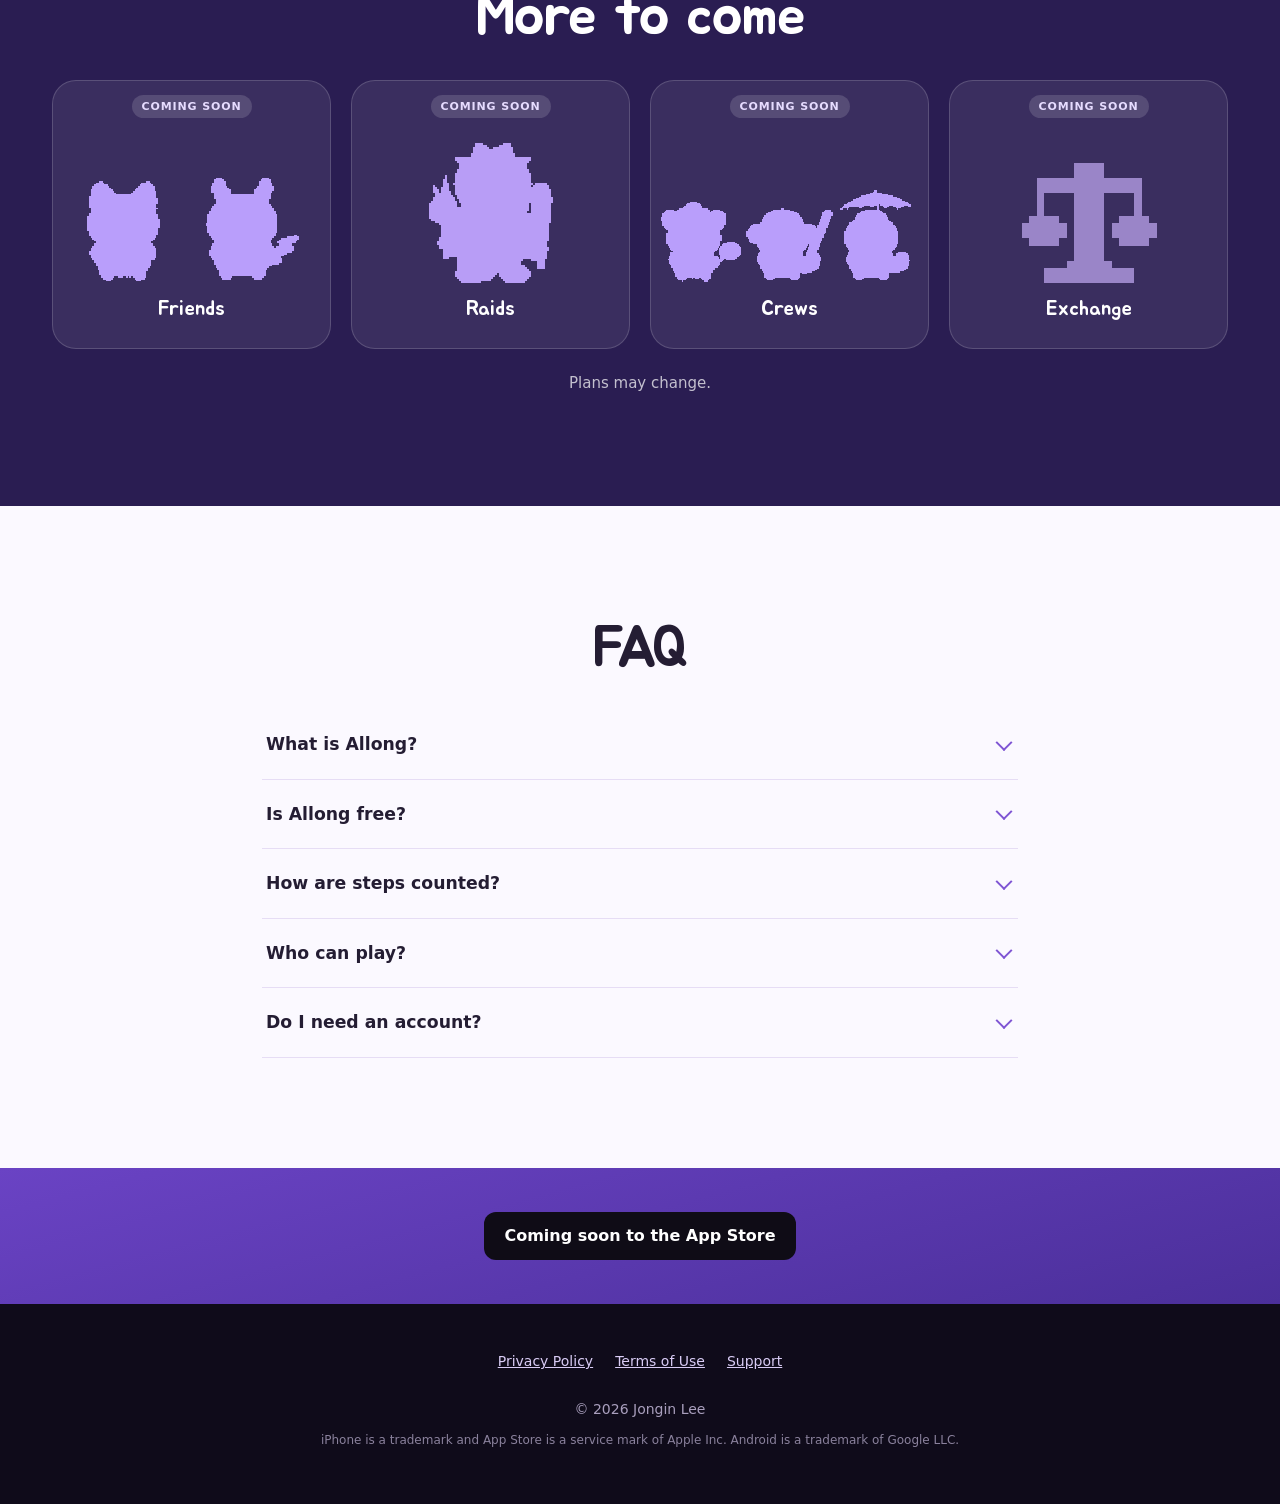
==== commit 50b0159f: "출시 전 공개판 배포 (원본 allong-site b409502)" ====
--- a/index.html
+++ b/index.html
@@ -24,9 +24,10 @@
 <meta name="theme-color" content="#faf7ff" media="(prefers-color-scheme: light)">
 <meta name="theme-color" content="#17131f" media="(prefers-color-scheme: dark)">
 <meta name="color-scheme" content="light dark">
-<link rel="icon" type="image/png" sizes="32x32" href="/favicon-32.png">
-<link rel="icon" type="image/png" sizes="48x48" href="/favicon-48.png">
-<link rel="apple-touch-icon" href="/apple-touch-icon.png">
+<link rel="icon" href="/favicon.ico?v=a3c69811" sizes="16x16 32x32 48x48">
+<link rel="icon" type="image/png" sizes="32x32" href="/favicon-32.png?v=a3c69811">
+<link rel="icon" type="image/png" sizes="48x48" href="/favicon-48.png?v=a3c69811">
+<link rel="apple-touch-icon" href="/apple-touch-icon.png?v=a3c69811">
 <meta property="og:type" content="website">
 <meta property="og:site_name" content="Allong">
 <meta property="og:title" content="Allong: Walking Buddy">
--- a/style.css
+++ b/style.css
@@ -27,8 +27,9 @@
 .brand{display:flex;align-items:center;gap:10px;color:#fff;text-decoration:none;font-size:22px}
 .brand img{border-radius:22.37%}
 .langmenu{position:relative}
-.langmenu summary{list-style:none;cursor:pointer;display:inline-flex;align-items:center;gap:8px;min-height:44px;padding:8px 14px;border:1px solid rgba(255,255,255,.4);border-radius:999px;color:#fff;font-size:15px;font-weight:500;background:rgba(255,255,255,.1);-webkit-backdrop-filter:blur(8px);backdrop-filter:blur(8px)}
+.langmenu summary{list-style:none;cursor:pointer;display:inline-flex;align-items:center;gap:8px;min-height:44px;padding:8px 14px;border:1px solid rgba(255,255,255,.4);border-radius:999px;color:#fff;font-size:15px;font-weight:500;white-space:nowrap;background:rgba(255,255,255,.1);-webkit-backdrop-filter:blur(8px);backdrop-filter:blur(8px)}
 .langmenu summary::-webkit-details-marker{display:none}
+@media (max-width:340px){.langmenu summary>span{display:none}}   /* 320px 폭: 긴 언어 이름(Bahasa Indonesia)이 상표와 겹침 → 지구본만 */
 .langmenu ul{position:absolute;right:0;top:calc(100% + 6px);z-index:20;margin:0;padding:6px;list-style:none;background:var(--card);border:1px solid var(--line);border-radius:16px;box-shadow:0 12px 32px rgba(40,30,70,.28);min-width:200px;max-height:min(70vh,520px);overflow:auto}
 .langmenu li a{display:flex;align-items:center;min-height:44px;padding:8px 14px;border-radius:10px;color:var(--fg);text-decoration:none;font-size:16px}
 .langmenu li a:hover{background:var(--tile)}
@@ -45,7 +46,7 @@
 /* 첫 화면 */
 .hero{position:relative;overflow:hidden;color:var(--on-d);background:radial-gradient(120% 70% at 78% 28%,var(--hero1) 0,transparent 60%),linear-gradient(165deg,var(--hero2),var(--hero3))}
 .hero-in{max-width:1240px;margin:0 auto;padding:86px 20px 0;display:flex;flex-direction:column;align-items:center;text-align:center}
-.face{order:-1;width:min(52vw,214px);height:auto;position:relative;z-index:3;margin:0 0 18px;filter:drop-shadow(0 14px 22px rgba(20,8,60,.35))}
+.face{order:-1;width:192px;height:auto;image-rendering:pixelated;position:relative;z-index:3;margin:0 0 18px;filter:drop-shadow(0 14px 22px rgba(20,8,60,.35))}
 h1{font-size:clamp(4rem,19vw,8.5rem);line-height:1;margin:0;letter-spacing:-.02em;text-shadow:0 6px 30px rgba(20,8,60,.35)}
 .tagline{font-size:clamp(1.4rem,6vw,2.1rem);margin:8px 0 22px;color:var(--on-d-sub);line-height:1.3}
 .hero-text{display:flex;flex-direction:column;align-items:center;position:relative;z-index:2}
@@ -135,7 +136,7 @@
 /* 언어 선택 입구(/) */
 body.picker{background:linear-gradient(165deg,var(--hero2),var(--hero3));color:#fff;min-height:100vh}
 body.picker main{max-width:640px;margin:0 auto;padding:48px 20px;text-align:center}
-.pk-allong{width:150px;height:auto}
+.pk-allong{width:192px;height:auto;image-rendering:pixelated}
 body.picker h1{font-size:3.4rem}
 body.picker ul{list-style:none;padding:0;margin:24px 0 0;display:grid;grid-template-columns:repeat(auto-fill,minmax(140px,1fr));gap:10px}
 body.picker a{display:flex;justify-content:center;align-items:center;min-height:48px;border:1px solid rgba(255,255,255,.35);border-radius:14px;color:#fff;text-decoration:none;background:rgba(255,255,255,.08)}
@@ -152,7 +153,7 @@
  .hero-ph .p1{margin-left:-120px}
  .hero-ph .p2{--pw:290px;margin-left:80px;top:60px}
  .hero-text{grid-area:1/1}
- .face{grid-area:1/2;order:0;align-self:end;justify-self:start;width:400px;margin:0 0 6px -90px;z-index:4}
+ .face{grid-area:1/2;order:0;align-self:end;justify-self:start;width:384px;margin:0 0 6px -82px;z-index:4}
   .feat-in{display:grid;grid-template-columns:1fr 1fr;gap:40px;align-items:center;text-align:left;padding:96px 32px 0;min-height:700px}
  .feat-txt .spr{margin:28px 0 0}
  .feat-ph{height:620px;gap:32px;align-self:end}
@@ -227,3 +228,15 @@
 }
 .soonstore{display:inline-flex;align-items:center;min-height:48px;padding:0 20px;border-radius:12px;background:#0f0c16;color:#fff;font-weight:700;font-size:16px;white-space:nowrap}
 @media (prefers-color-scheme:dark){.soonstore{background:#fff;color:#0f0c16}}
+/* 받기 막대 안에서는 좁은 폭(320px)에 맞춰 단추 글이 두 줄로 꺾이게 — 이름(span)은 줄지 않음 */
+.dock span{flex:1 0 auto}.dock .soonstore{flex:0 1 auto;min-width:0;white-space:normal;word-break:keep-all;text-align:center;line-height:1.2;padding:6px 12px;font-size:14px}
+/* 출시 전 공개판: 게임 화면 아래 옅은 '개발 중' 안내 — 카드 아래 여백 안에 둠 */
+.wip{position:absolute;left:0;right:0;bottom:22px;margin:0;text-align:center;font-size:.75rem;line-height:1.4;color:currentColor;opacity:.45}
+.hero-ph:has(.wip){height:400px}.hero-ph .wip{bottom:10px}
+@media (min-width:900px){.feat-ph .wip{bottom:44px}.hero-ph:has(.wip){height:640px}.hero-ph .wip{bottom:-6px;padding-left:120px}}
+/* 유럽 방문자만 보는 통계 동의 줄(허용·거절 같은 무게) */
+.consent{position:fixed;left:12px;right:12px;bottom:calc(12px + env(safe-area-inset-bottom));z-index:40;display:flex;flex-wrap:wrap;align-items:center;gap:8px 10px;max-width:640px;margin:0 auto;padding:12px 14px;border-radius:16px;background:rgba(20,12,40,.92);-webkit-backdrop-filter:blur(16px);backdrop-filter:blur(16px);color:#fff;font-size:14px;line-height:1.4}
+.consent[hidden]{display:none}
+.consent p{flex:1 1 240px;margin:0}
+.consent a{color:inherit;text-decoration:underline}
+.consent button{font:inherit;font-weight:600;border:1px solid rgba(255,255,255,.5);border-radius:999px;padding:8px 18px;min-height:44px;cursor:pointer;background:transparent;color:#fff}
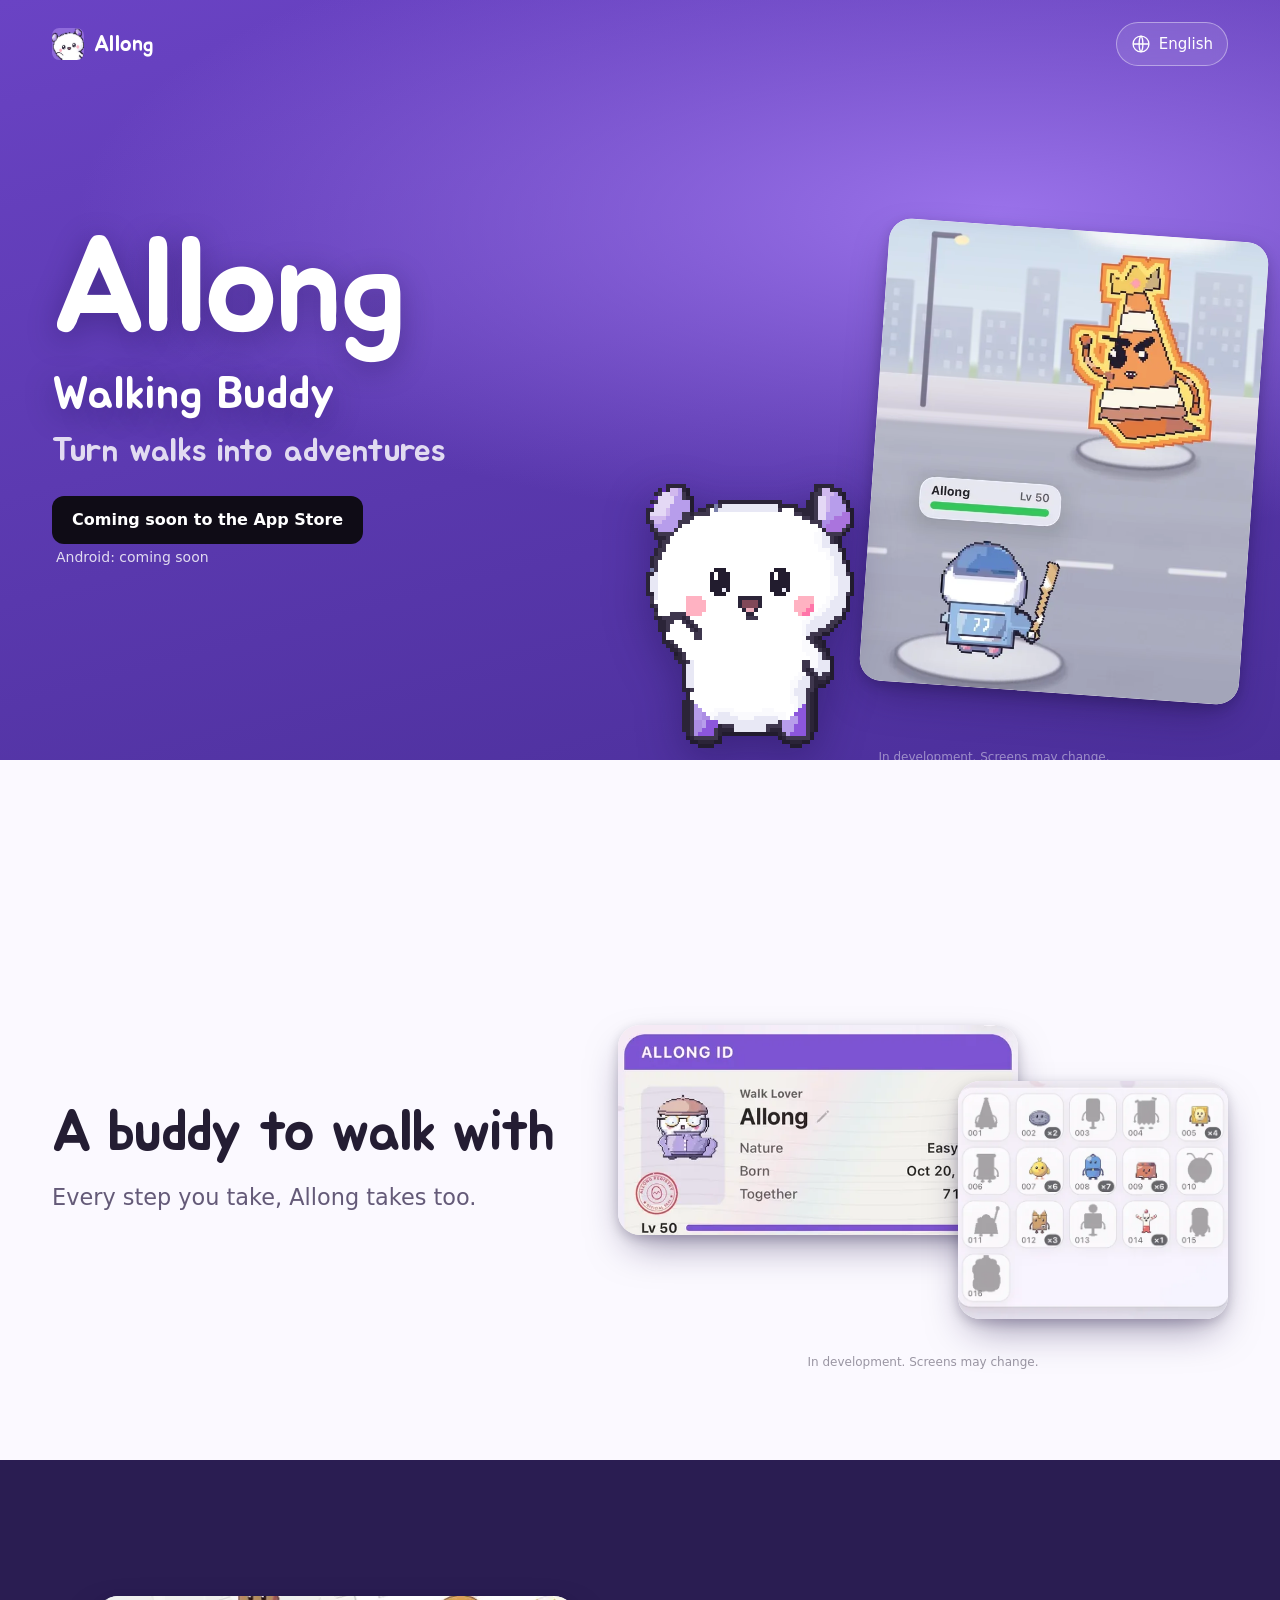
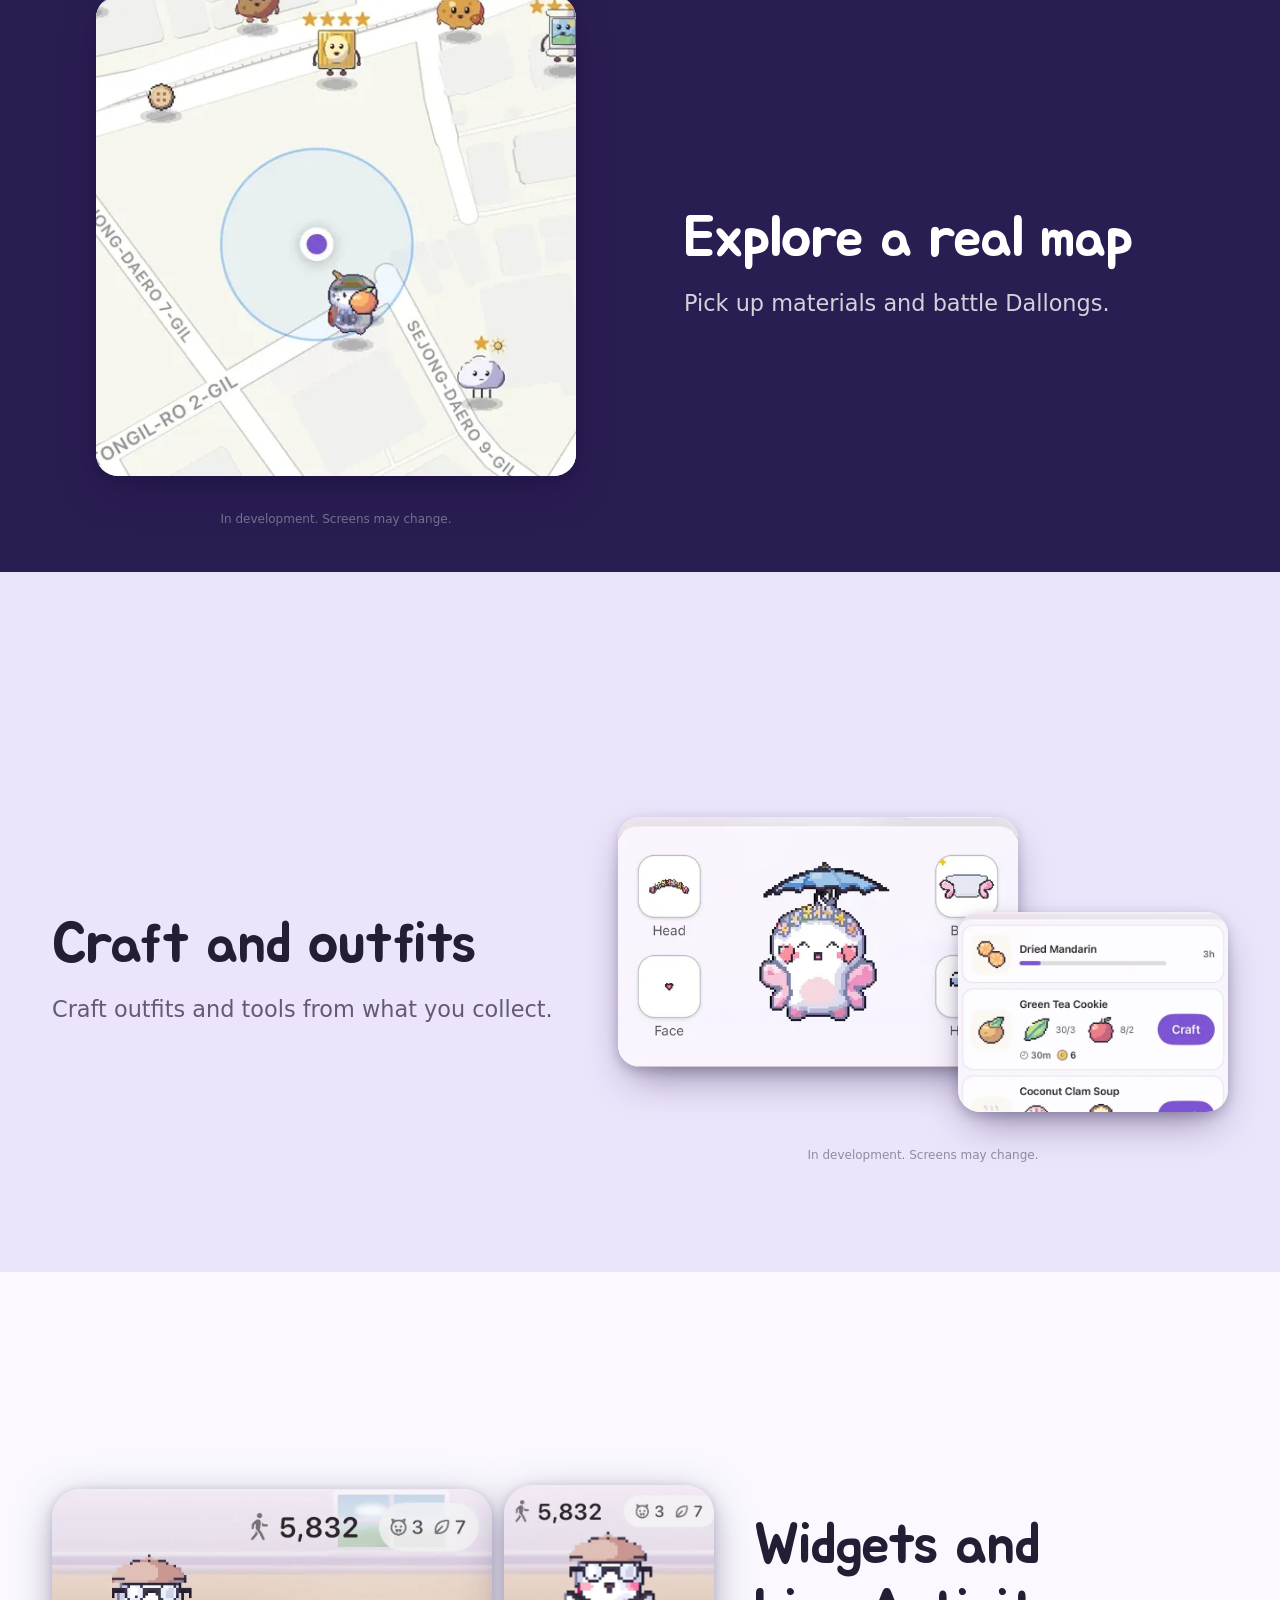
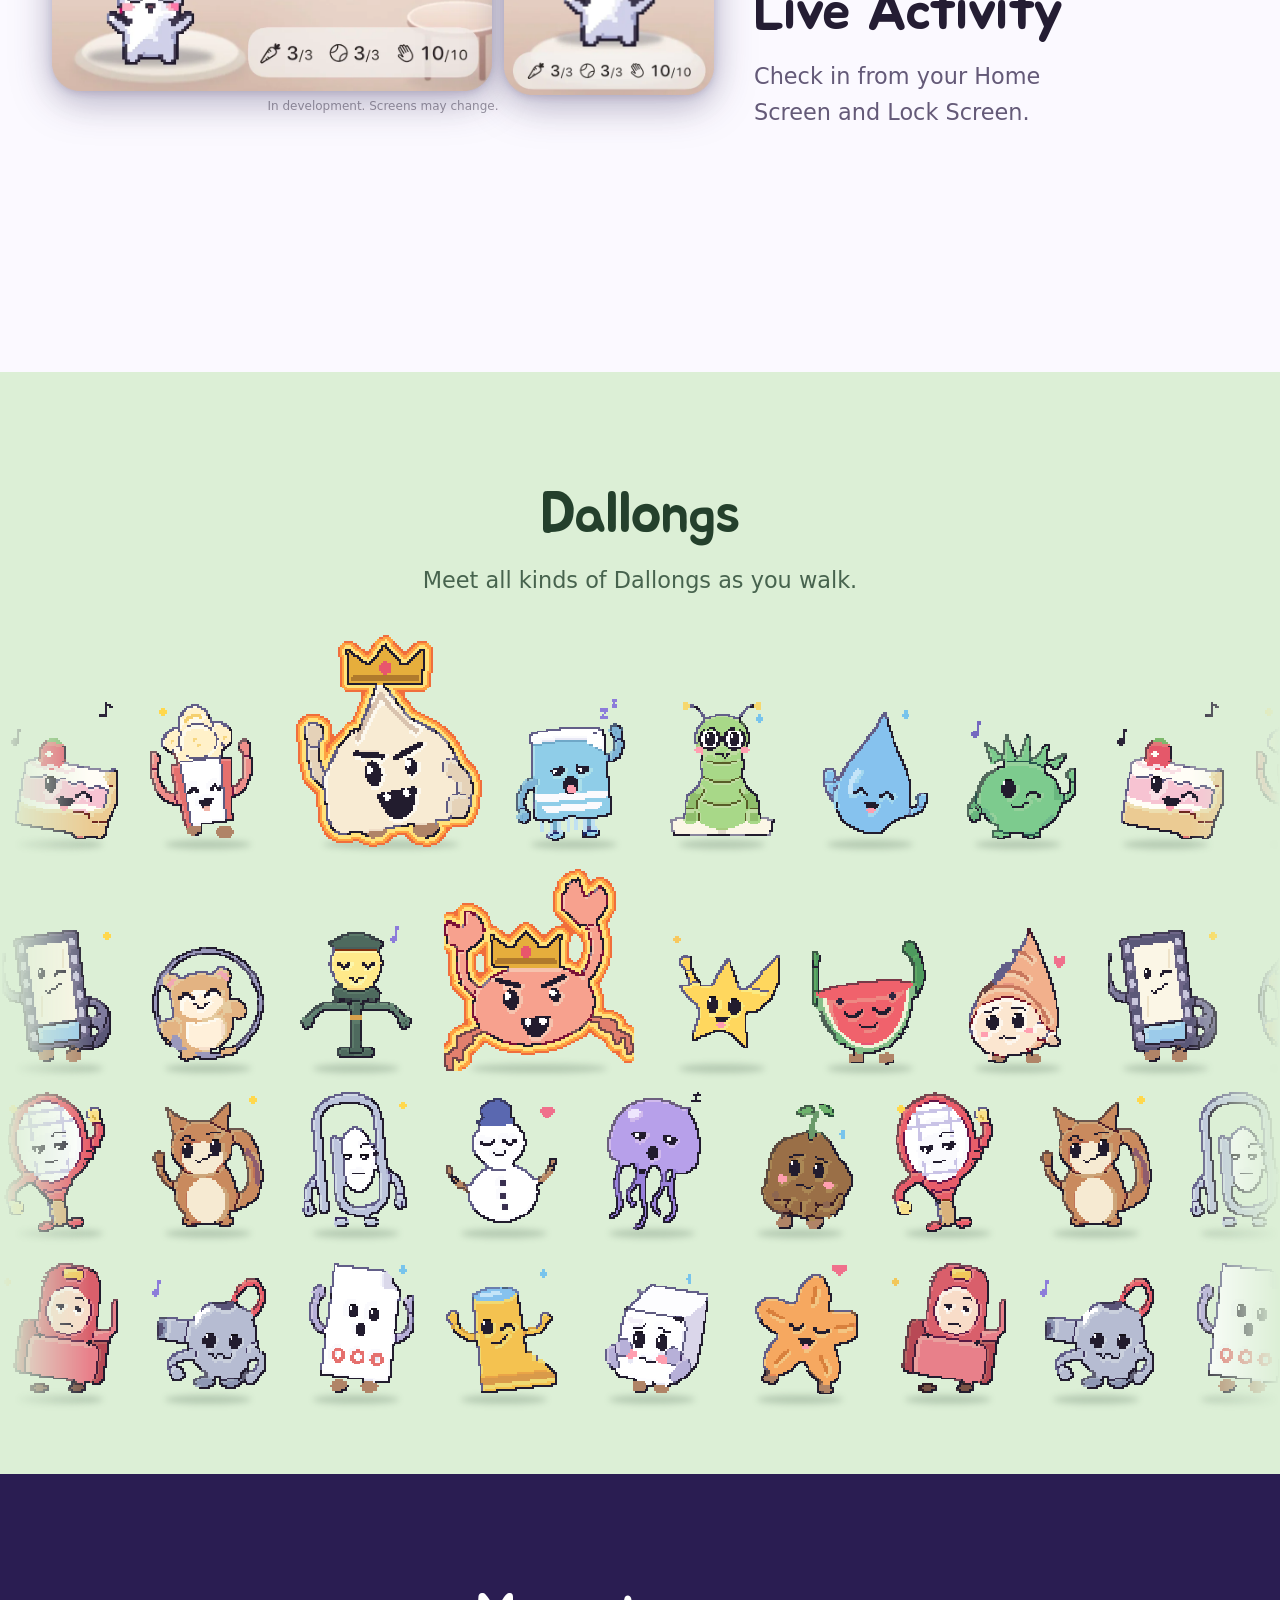
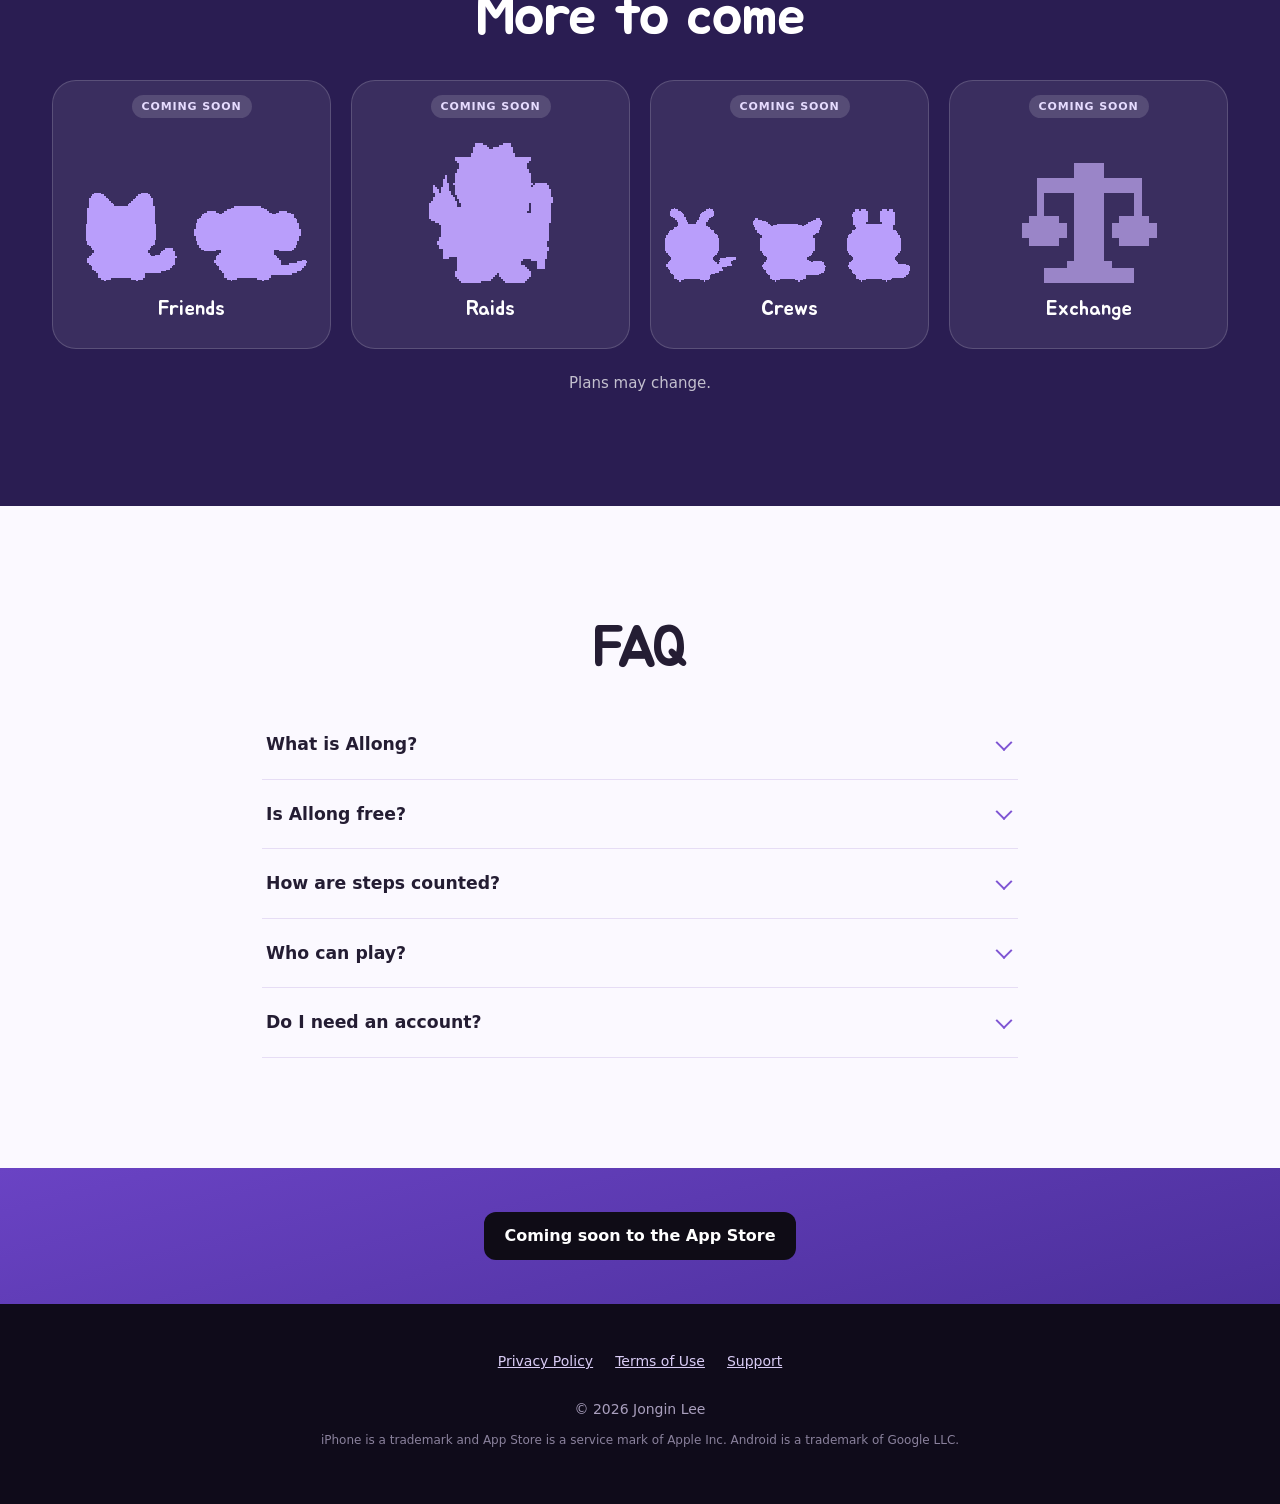
==== commit 6409c79d: "출시 전 공개판 배포 (원본 allong-site 9494970)" ====
--- a/index.html
+++ b/index.html
@@ -24,16 +24,16 @@
 <meta name="theme-color" content="#faf7ff" media="(prefers-color-scheme: light)">
 <meta name="theme-color" content="#17131f" media="(prefers-color-scheme: dark)">
 <meta name="color-scheme" content="light dark">
-<link rel="icon" href="/favicon.ico?v=a3c69811" sizes="16x16 32x32 48x48">
-<link rel="icon" type="image/png" sizes="32x32" href="/favicon-32.png?v=a3c69811">
-<link rel="icon" type="image/png" sizes="48x48" href="/favicon-48.png?v=a3c69811">
-<link rel="apple-touch-icon" href="/apple-touch-icon.png?v=a3c69811">
+<link rel="icon" href="/favicon.ico?v=54b7d7e1" sizes="16x16 32x32 48x48">
+<link rel="icon" type="image/png" sizes="32x32" href="/favicon-32.png?v=54b7d7e1">
+<link rel="icon" type="image/png" sizes="48x48" href="/favicon-48.png?v=54b7d7e1">
+<link rel="apple-touch-icon" href="/apple-touch-icon.png?v=54b7d7e1">
 <meta property="og:type" content="website">
 <meta property="og:site_name" content="Allong">
 <meta property="og:title" content="Allong: Walking Buddy">
 <meta property="og:description" content="Hatch a tiny buddy and walk together. Free on iPhone.">
 <meta property="og:url" content="https://allong.my/">
-<meta property="og:image" content="https://allong.my/og.png">
+<meta property="og:image" content="https://allong.my/og.png?v=54b7d7e1">
 <meta property="og:image:width" content="1200">
 <meta property="og:image:height" content="630">
 <meta name="twitter:card" content="summary_large_image">
--- a/style.css
+++ b/style.css
@@ -106,7 +106,7 @@
 .silbox{display:flex;justify-content:center;align-items:flex-end;gap:4px;height:84px}
 .sil{height:72px;width:auto;filter:brightness(1.18) saturate(1.15)}
 .sil.big{height:84px}
-.sil.al{height:76px}.sil.al.crew{height:96px;margin:0 2px}
+.sil.al{height:60px}.sil.al.crew{height:76px;margin:0 2px}   /* 실루엣 414×348(10-25 새 비율, 위 빈 줄 자름) — 옛 414×438과 같은 너비가 되게 높이를 348/438로 */
 .soon-i.crewc,.soon-i:nth-child(4){grid-column:1/-1}
 .soon-i.crewc .silbox{height:100px}
 .sil.sx{height:74px;filter:none}
@@ -166,7 +166,7 @@
  .dl.boss img{width:190px}
  .dl{margin-right:28px}
  .crowd{gap:12px}
- .sil.al{height:122px}.sil.al.crew{height:94px;margin:0 -2px}
+ .sil.al{height:97px}.sil.al.crew{height:75px;margin:0 -2px}
  .soon-i.crewc,.soon-i:nth-child(4){grid-column:auto}
  .soon-i.crewc .silbox{height:140px}
  .soon-l{grid-template-columns:repeat(4,1fr);gap:20px}
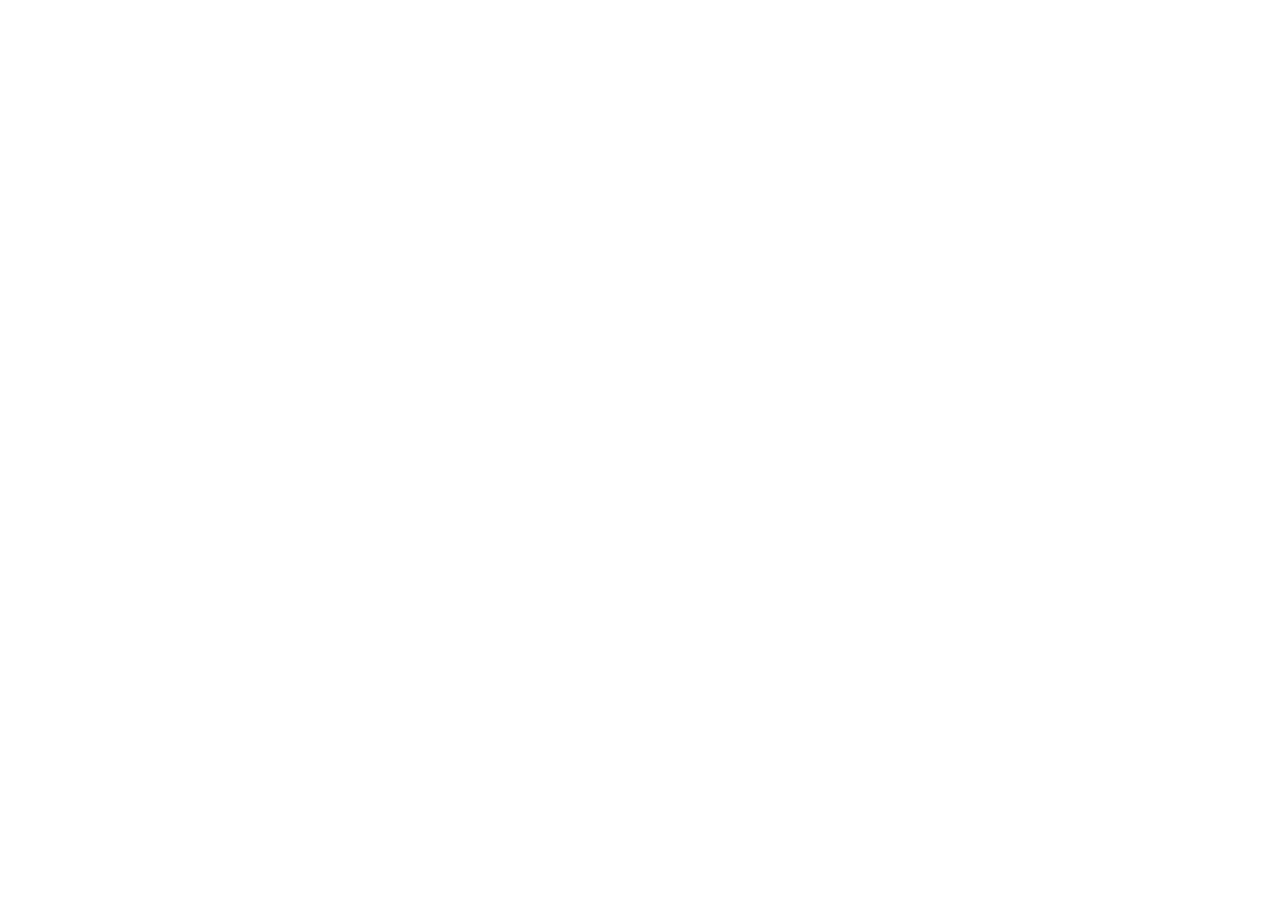
==== commit 2feb3cd5: "ihwa.app 넘김판 배포 (원본 allong-site ee69e9a)" ====
--- a/index.html
+++ b/index.html
@@ -1,52 +1 @@
-<!doctype html>
-<html lang="en">
-<head>
-<meta charset="utf-8">
-<meta name="viewport" content="width=device-width,initial-scale=1,viewport-fit=cover">
-<title>Allong: Walking Buddy</title>
-<meta name="description" content="Allong is a free step counter and walking game for iPhone. Hatch an egg, walk together, explore a real map, craft outfits and see it in widgets. Ages 14+.">
-<link rel="canonical" href="https://allong.my/">
-<link rel="alternate" hreflang="en" href="https://allong.my/en/">
-<link rel="alternate" hreflang="ko" href="https://allong.my/ko/">
-<link rel="alternate" hreflang="ja" href="https://allong.my/ja/">
-<link rel="alternate" hreflang="zh-Hans" href="https://allong.my/zh-hans/">
-<link rel="alternate" hreflang="zh-Hant" href="https://allong.my/zh-hant/">
-<link rel="alternate" hreflang="es" href="https://allong.my/es/">
-<link rel="alternate" hreflang="pt-BR" href="https://allong.my/pt-br/">
-<link rel="alternate" hreflang="de" href="https://allong.my/de/">
-<link rel="alternate" hreflang="fr" href="https://allong.my/fr/">
-<link rel="alternate" hreflang="it" href="https://allong.my/it/">
-<link rel="alternate" hreflang="ru" href="https://allong.my/ru/">
-<link rel="alternate" hreflang="tr" href="https://allong.my/tr/">
-<link rel="alternate" hreflang="id" href="https://allong.my/id/">
-<link rel="alternate" hreflang="vi" href="https://allong.my/vi/">
-<link rel="alternate" hreflang="x-default" href="https://allong.my/">
-<meta name="theme-color" content="#faf7ff" media="(prefers-color-scheme: light)">
-<meta name="theme-color" content="#17131f" media="(prefers-color-scheme: dark)">
-<meta name="color-scheme" content="light dark">
-<link rel="icon" href="/favicon.ico?v=54b7d7e1" sizes="16x16 32x32 48x48">
-<link rel="icon" type="image/png" sizes="32x32" href="/favicon-32.png?v=54b7d7e1">
-<link rel="icon" type="image/png" sizes="48x48" href="/favicon-48.png?v=54b7d7e1">
-<link rel="apple-touch-icon" href="/apple-touch-icon.png?v=54b7d7e1">
-<meta property="og:type" content="website">
-<meta property="og:site_name" content="Allong">
-<meta property="og:title" content="Allong: Walking Buddy">
-<meta property="og:description" content="Hatch a tiny buddy and walk together. Free on iPhone.">
-<meta property="og:url" content="https://allong.my/">
-<meta property="og:image" content="https://allong.my/og.png?v=54b7d7e1">
-<meta property="og:image:width" content="1200">
-<meta property="og:image:height" content="630">
-<meta name="twitter:card" content="summary_large_image">
-<noscript><meta http-equiv="refresh" content="0;url=/en/"></noscript>
-<script>(function(){try{if(/bot|crawl|spider|slurp|preview/i.test(navigator.userAgent))return;var s=null;try{s=localStorage.getItem("lang")}catch(x){}var ok={en:1,ko:1,ja:1,"zh-hans":1,"zh-hant":1,es:1,"pt-br":1,de:1,fr:1,it:1,ru:1,tr:1,id:1,vi:1};if(s&&ok[s]){location.replace("/"+s+"/");return}var m={ko:"ko",ja:"ja",es:"es",de:"de",fr:"fr",it:"it",ru:"ru",tr:"tr",id:"id",in:"id",vi:"vi",pt:"pt-br",zh:"zh-hans",en:"en"};var L=navigator.languages&&navigator.languages.length?navigator.languages:[navigator.language||"en"];for(var i=0;i<L.length;i++){var l=String(L[i]).toLowerCase(),p=l.split("-")[0],t=m[p];if(p==="zh"&&/^zh-(tw|hk|mo|hant)/.test(l))t="zh-hant";if(t){location.replace("/"+t+"/");return}}location.replace("/en/")}catch(e){}})();</script>
-<link rel="stylesheet" href="/style.css">
-</head>
-<body class="picker">
-<main id="main">
-  <img src="/img/allong-face.webp" width="480" height="453" alt="" class="pk-allong">
-  <h1>Allong</h1>
-  <ul><li><a href="/en/" hreflang="en" lang="en" data-lang="en">English</a></li><li><a href="/ko/" hreflang="ko" lang="ko" data-lang="ko">한국어</a></li><li><a href="/ja/" hreflang="ja" lang="ja" data-lang="ja">日本語</a></li><li><a href="/zh-hans/" hreflang="zh-Hans" lang="zh-Hans" data-lang="zh-hans">简体中文</a></li><li><a href="/zh-hant/" hreflang="zh-Hant" lang="zh-Hant" data-lang="zh-hant">繁體中文</a></li><li><a href="/es/" hreflang="es" lang="es" data-lang="es">Español</a></li><li><a href="/pt-br/" hreflang="pt-BR" lang="pt-BR" data-lang="pt-br">Português</a></li><li><a href="/de/" hreflang="de" lang="de" data-lang="de">Deutsch</a></li><li><a href="/fr/" hreflang="fr" lang="fr" data-lang="fr">Français</a></li><li><a href="/it/" hreflang="it" lang="it" data-lang="it">Italiano</a></li><li><a href="/ru/" hreflang="ru" lang="ru" data-lang="ru">Русский</a></li><li><a href="/tr/" hreflang="tr" lang="tr" data-lang="tr">Türkçe</a></li><li><a href="/id/" hreflang="id" lang="id" data-lang="id">Bahasa Indonesia</a></li><li><a href="/vi/" hreflang="vi" lang="vi" data-lang="vi">Tiếng Việt</a></li></ul>
-</main>
-<script>(function(){document.addEventListener("click",function(e){var a=e.target.closest&&e.target.closest("a[data-lang]");if(a){try{localStorage.setItem("lang",a.getAttribute("data-lang"))}catch(x){}}})})();</script>
-</body>
-</html>
+<!doctype html><html><head><meta charset="utf-8"><meta http-equiv="refresh" content="0; url=https://ihwa.app/allong/"><link rel="canonical" href="https://ihwa.app/allong/"><meta name="viewport" content="width=device-width,initial-scale=1"><title>Allong</title><script>location.replace('https://ihwa.app/allong/'+location.hash)</script></head><body><a href="https://ihwa.app/allong/">https://ihwa.app/allong/</a></body></html>
